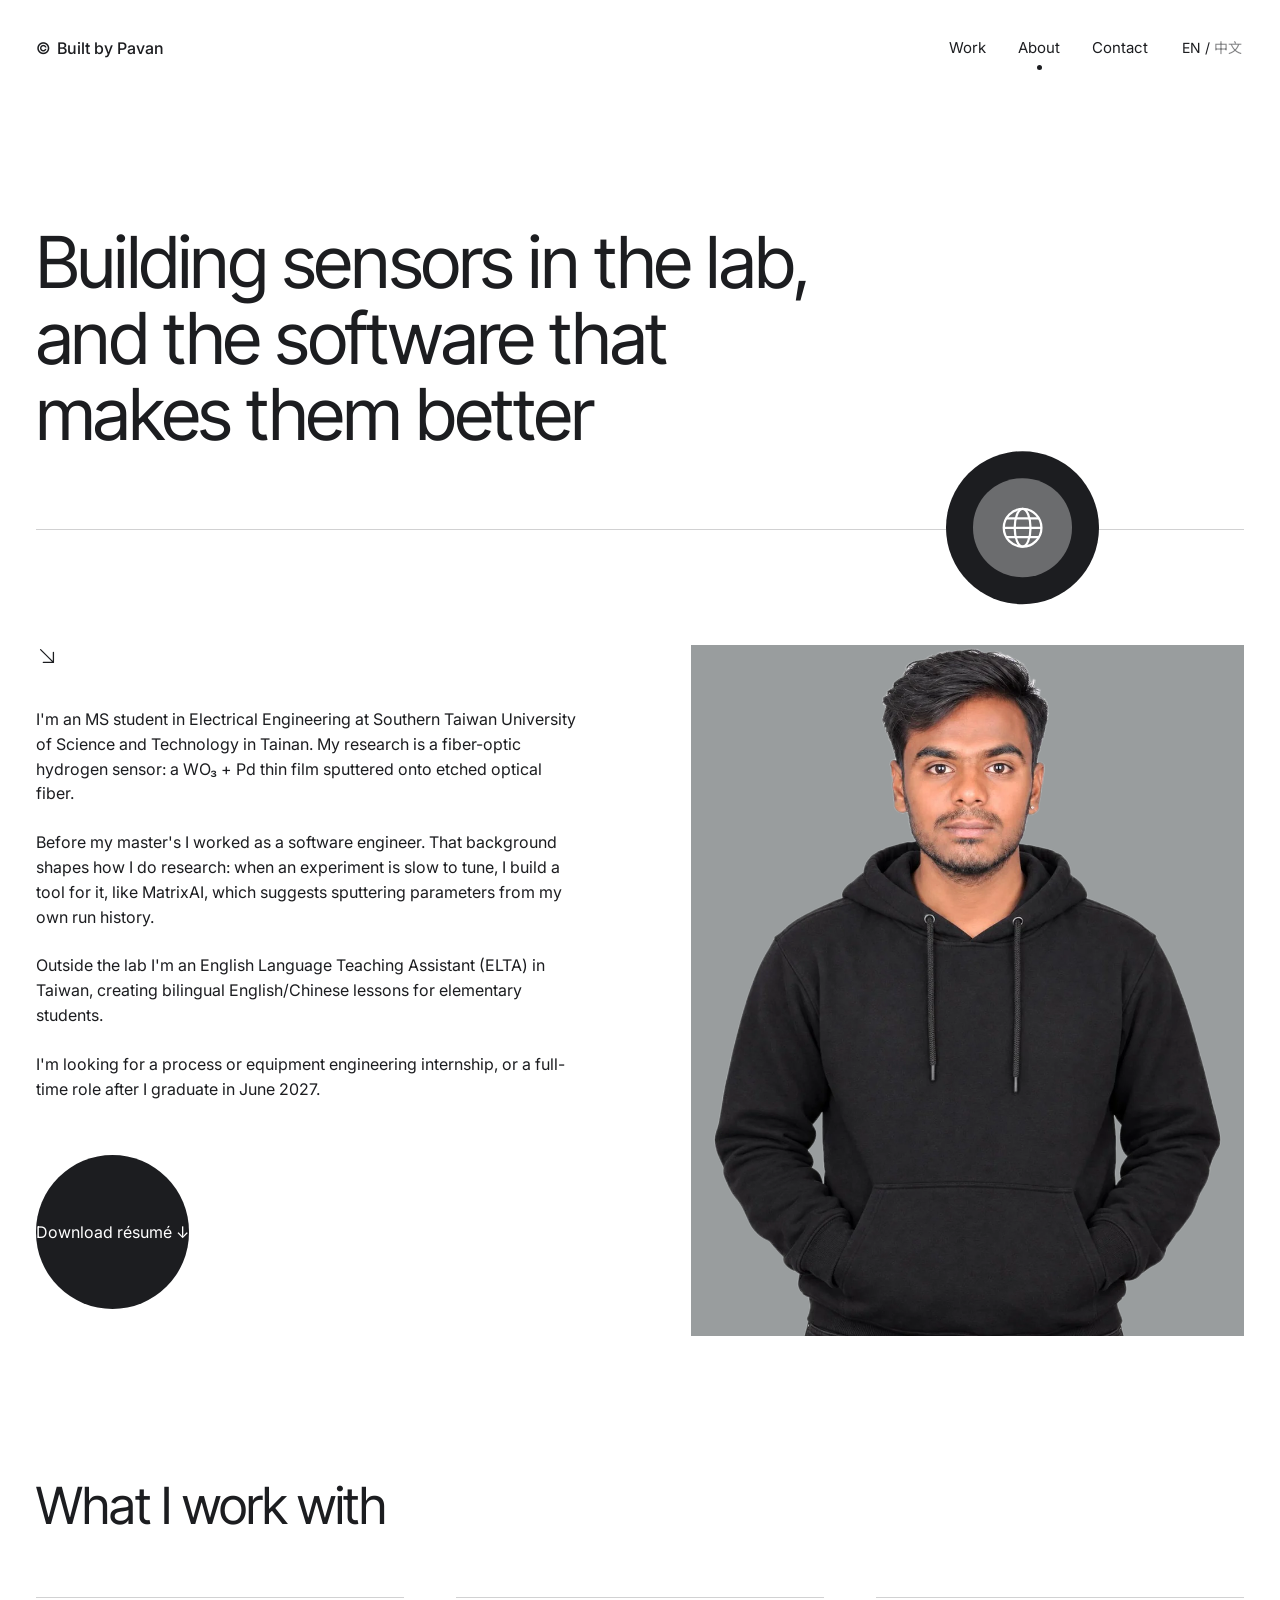
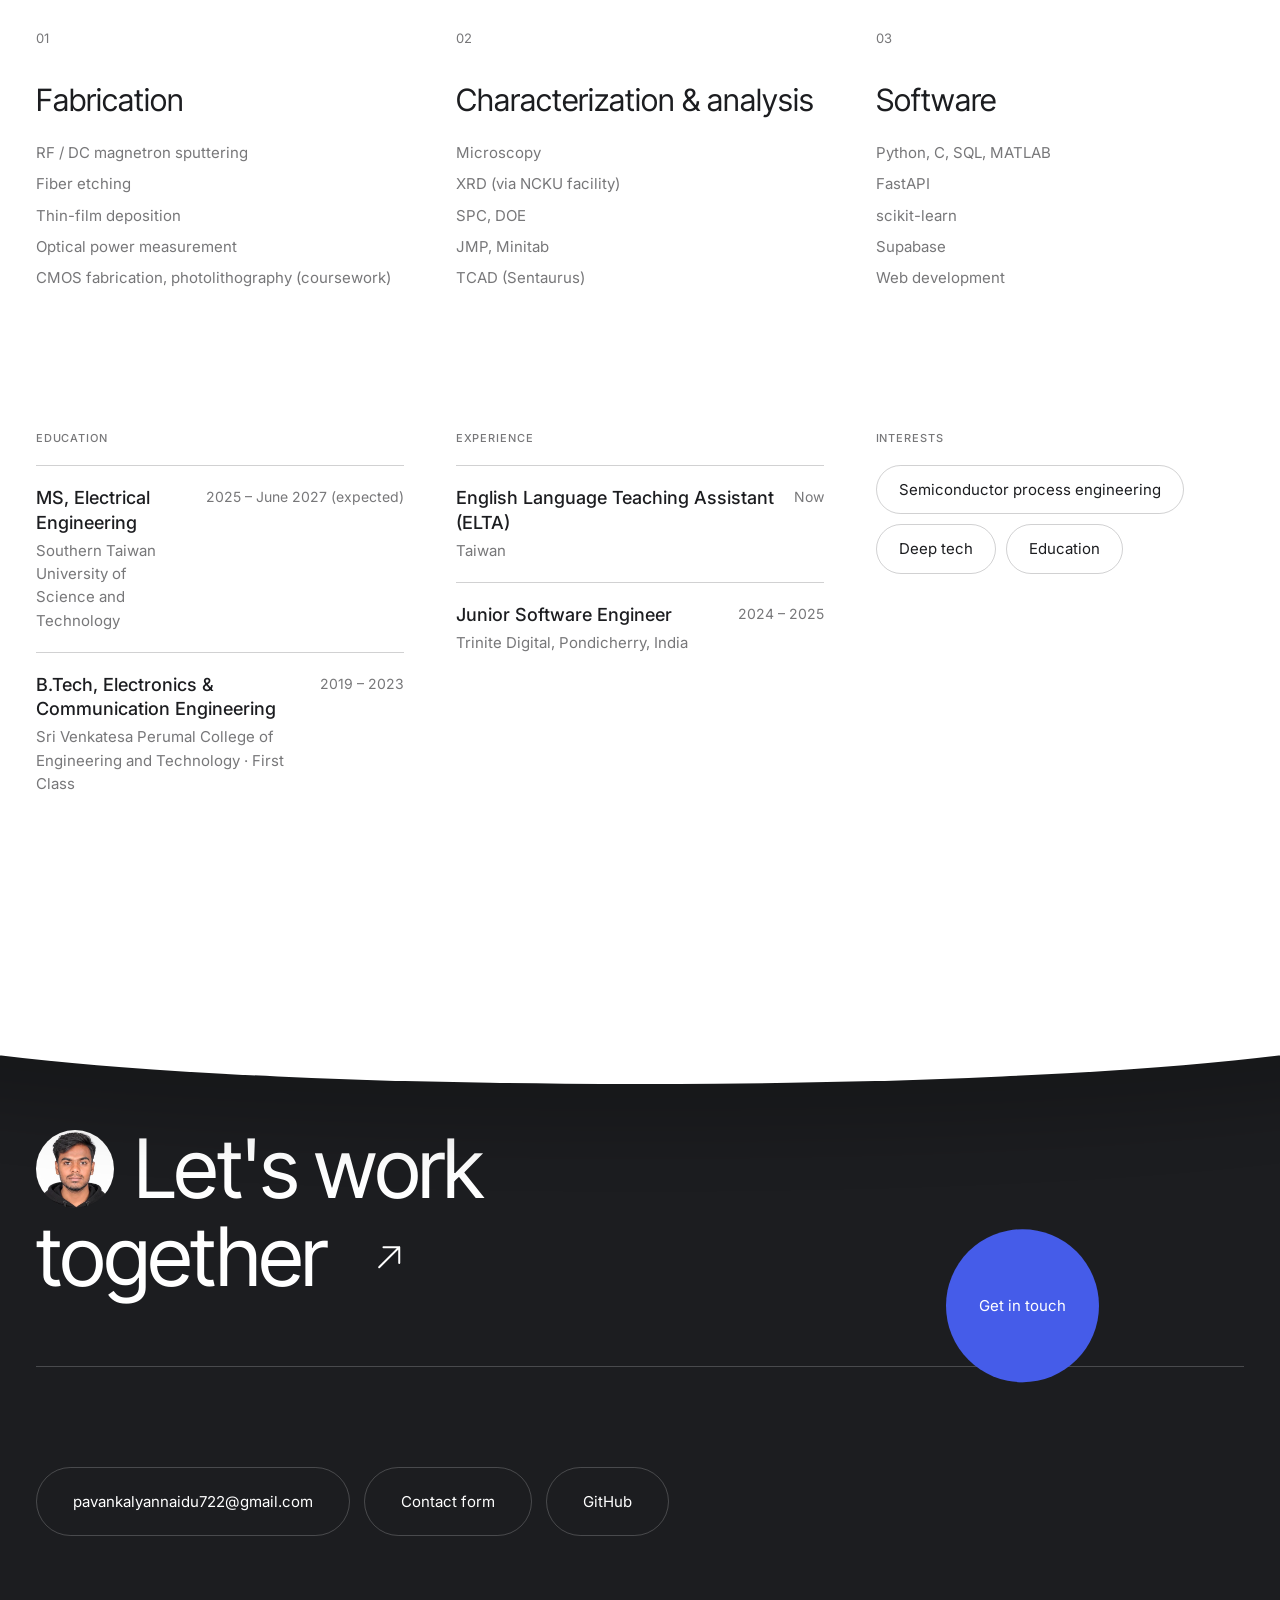
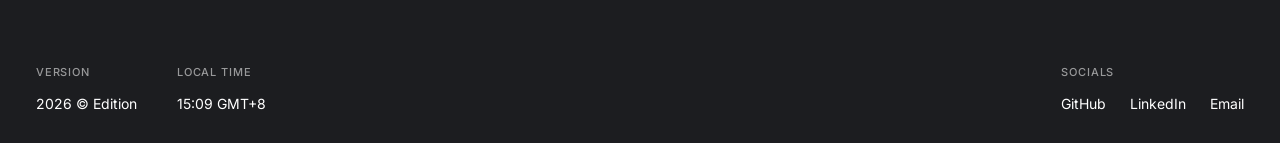
==== about/index.html @ 0a932d99 "Add Trinite Digital years Co-Authored-By: Claude Opus 5.5 <noreply@anthropic.com>" ====
<!doctype html>
<html lang="en" data-title-zh="關於 — Pavan Kalyan">
<head>
<meta charset="utf-8">
<meta name="viewport" content="width=device-width, initial-scale=1, viewport-fit=cover">

<title>About — Pavan Kalyan</title>
<meta name="description" content="MS student in Electrical Engineering at STUST, researching fiber-optic hydrogen sensors made by magnetron sputtering. Before my master&#x27;s I was a software engineer, so I build my own data tools to speed up experiments.">
<link rel="canonical" href="https://pavannaidu9031.github.io/about/">
<meta property="og:type" content="website">
<meta property="og:site_name" content="Pavan Kalyan">
<meta property="og:title" content="About — Pavan Kalyan">
<meta property="og:description" content="MS student in Electrical Engineering at STUST, researching fiber-optic hydrogen sensors made by magnetron sputtering. Before my master&#x27;s I was a software engineer, so I build my own data tools to speed up experiments.">
<meta property="og:url" content="https://pavannaidu9031.github.io/about/">
<meta property="og:image" content="https://pavannaidu9031.github.io/assets/img/og.png">
<meta property="og:image:width" content="1200">
<meta property="og:image:height" content="630">
<meta property="og:locale" content="en_US">
<meta property="og:locale:alternate" content="zh_TW">
<meta name="twitter:card" content="summary_large_image">
<meta name="twitter:title" content="About — Pavan Kalyan">
<meta name="twitter:description" content="MS student in Electrical Engineering at STUST, researching fiber-optic hydrogen sensors made by magnetron sputtering. Before my master&#x27;s I was a software engineer, so I build my own data tools to speed up experiments.">
<meta name="twitter:image" content="https://pavannaidu9031.github.io/assets/img/og.png">
<meta name="theme-color" content="#1c1d20">
<link rel="icon" href="../assets/img/favicon.svg" type="image/svg+xml">
<link rel="preconnect" href="https://fonts.googleapis.com">
<link rel="preconnect" href="https://fonts.gstatic.com" crossorigin>
<link rel="stylesheet" href="https://fonts.googleapis.com/css2?family=Inter:wght@400;500&family=Inter+Tight:wght@400;500&family=Noto+Sans+TC:wght@400;500&display=swap">
<link rel="stylesheet" href="../assets/css/style.css?v=1">
<script>(function(d){d.classList.add("js");try{if(localStorage.getItem("lang")==="zh")d.lang="zh-Hant";if(!sessionStorage.getItem("seen-hello")&&!matchMedia("(prefers-reduced-motion: reduce)").matches)d.classList.add("hello")}catch(e){}})(document.documentElement)</script>
<script src="../assets/js/main.js?v=1" defer></script>
</head>
<body>
<div class="preloader" aria-hidden="true" data-preloader><p class="preloader__word"><span class="preloader__dot"></span><span data-preloader-word>Hello</span></p><svg class="preloader__curve" viewBox="0 0 1000 300" preserveAspectRatio="none"><path d="M0 0 Q500 300 1000 0 Z"/></svg></div>
<div class="cursor" aria-hidden="true" data-cursor><span><span data-zh="查看">View</span></span></div>

<a class="skip" href="#main"><span data-zh="跳到主要內容">Skip to content</span></a>
<header class="header">
  <div class="magnetic"><a class="logo" href="../" aria-label="Pavan Kalyan, home">
    <span class="logo__c" aria-hidden="true">©</span>
    <span class="logo__text"><span class="logo__by"><span>Built by</span>&nbsp;</span><span class="logo__name">Pavan</span><span class="logo__last">&nbsp;Kalyan</span></span>
  </a></div>
  <nav class="nav" aria-label="Primary"><ul><li><div class="magnetic"><a class="nav__link" href="../work/"><span data-zh="作品">Work</span><span class="nav__dot" aria-hidden="true"></span></a></div></li><li><div class="magnetic"><a class="nav__link" href="../about/" aria-current="page"><span data-zh="關於">About</span><span class="nav__dot" aria-hidden="true"></span></a></div></li><li><div class="magnetic"><a class="nav__link" href="../contact/"><span data-zh="聯絡">Contact</span><span class="nav__dot" aria-hidden="true"></span></a></div></li><li><div class="lang" role="group" aria-label="Language"><button type="button" data-lang-btn="en" aria-pressed="true">EN</button><span aria-hidden="true"> / </span><button type="button" data-lang-btn="zh" aria-pressed="false">中文</button></div></li></ul></nav>
  <div class="header__mobile"><div class="lang" role="group" aria-label="Language"><button type="button" data-lang-btn="en" aria-pressed="true">EN</button><span aria-hidden="true"> / </span><button type="button" data-lang-btn="zh" aria-pressed="false">中文</button></div><button type="button" class="header__menu" data-menu-open aria-controls="site-menu" aria-expanded="false"><span class="nav__dot nav__dot--on" aria-hidden="true"></span><span data-zh="選單">Menu</span></button></div>
</header>
<div class="burger-wrap" data-burger><div class="magnetic"><button type="button" class="burger" data-menu-open aria-controls="site-menu" aria-expanded="false" aria-label="Open menu"><span class="burger__bars" aria-hidden="true"><span></span><span></span></span><span class="btn__fill" aria-hidden="true"></span></button></div></div>
<div class="menu-shade" data-menu-close></div>
<aside class="menu" id="site-menu" aria-label="Menu" hidden>
  <div class="menu__inner">
    <p class="label"><span data-zh="導覽">Navigation</span></p>
    <ul class="menu__links">
      <li><a href="../"><span data-zh="首頁">Home</span></a></li>
      <li><a href="../work/"><span data-zh="作品">Work</span></a></li>
      <li><a href="../about/" aria-current="page"><span data-zh="關於">About</span></a></li>
      <li><a href="../contact/"><span data-zh="聯絡">Contact</span></a></li>
    </ul>
    <div class="menu__foot">
      <p class="label"><span data-zh="社群">Socials</span></p>
      <ul class="menu__socials"><li><a href="https://github.com/Pavannaidu9031" target="_blank" rel="noopener noreferrer">GitHub</a></li><li><a href="https://www.linkedin.com/in/pavankalyan9031" target="_blank" rel="noopener noreferrer">LinkedIn</a></li><li><a href="mailto:pavankalyannaidu722@gmail.com">Email</a></li></ul>
    </div>
  </div>
</aside>
<main id="main">

<section class="page-head">
  <h1 class="page-title page-title--about reveal" data-zh="在實驗室裡打造感測器，也寫讓它們更好的軟體">Building sensors in the lab, and the software that makes them better</h1>
</section>
<section class="about">
  <div class="about__divider"><div class="about__globe" data-parallax="-0.08"><span class="hero__globeDisc about__globeDisc"><svg viewBox="0 0 24 24" fill="none" stroke="currentColor" stroke-width="1.2" aria-hidden="true"><circle cx="12" cy="12" r="10"/><ellipse cx="12" cy="12" rx="4.2" ry="10"/><path d="M2 12h20M3.5 7h17M3.5 17h17"/></svg></span></div></div>
  <div class="about__grid">
    <div class="about__text"><span class="about__arrow"><svg viewBox="0 0 24 24" fill="none" stroke="currentColor" stroke-width="1.4" aria-hidden="true"><path d="M5 5l14 14M19 8v11H8" stroke-linecap="round" stroke-linejoin="round"/></svg></span><p class="reveal" data-zh="我是南臺科技大學電機工程系的碩士生，現居臺南。我的研究是光纖氫氣感測器：將 WO₃ + Pd 薄膜濺鍍在蝕刻後的光纖上。">I'm an MS student in Electrical Engineering at Southern Taiwan University of Science and Technology in Tainan. My research is a fiber-optic hydrogen sensor: a WO₃ + Pd thin film sputtered onto etched optical fiber.</p><p class="reveal" data-zh="攻讀碩士之前，我是一名軟體工程師。這段經歷影響了我做研究的方式：當實驗難以調整時，我就為它寫一個工具，例如 MatrixAI，它會根據我過去的實驗紀錄建議濺鍍參數。">Before my master's I worked as a software engineer. That background shapes how I do research: when an experiment is slow to tune, I build a tool for it, like MatrixAI, which suggests sputtering parameters from my own run history.</p><p class="reveal" data-zh="實驗室之外，我在台灣擔任英語教學助理（ELTA），為國小學生設計中英雙語課程。">Outside the lab I'm an English Language Teaching Assistant (ELTA) in Taiwan, creating bilingual English/Chinese lessons for elementary students.</p><p class="reveal" data-zh="我正在尋找製程或設備工程的實習機會，以及 2027 年 6 月畢業後的正職工作。">I'm looking for a process or equipment engineering internship, or a full-time role after I graduate in June 2027.</p><div class="about__resume reveal"><div class="magnetic"><a class="btn btn--round" href="../assets/Pavan-Kalyan-Resume.pdf" download><span class="btn__label"><span data-zh="下載履歷">Download résumé</span> ↓</span><span class="btn__fill" aria-hidden="true"></span></a></div></div></div>
    <div class="about__portrait reveal"><img src="../assets/img/portrait.webp" alt="Portrait of Pavan Kalyan" width="887" height="1200" loading="lazy"></div>
  </div>
</section>
<section class="skills">
  <h2 class="section-title reveal"><span data-zh="我的專長">What I work with</span></h2>
  <div class="skills__grid"><div class="skill reveal"><span class="skill__n">01</span><h3 class="skill__title"><span data-zh="製程">Fabrication</span></h3><ul><li><span data-zh="射頻／直流磁控濺鍍">RF / DC magnetron sputtering</span></li><li><span data-zh="光纖蝕刻">Fiber etching</span></li><li><span data-zh="薄膜沉積">Thin-film deposition</span></li><li><span data-zh="光功率量測">Optical power measurement</span></li><li><span data-zh="CMOS 製程、微影（課程）">CMOS fabrication, photolithography (coursework)</span></li></ul></div><div class="skill reveal"><span class="skill__n">02</span><h3 class="skill__title"><span data-zh="材料分析與數據">Characterization &amp; analysis</span></h3><ul><li><span data-zh="顯微鏡觀察">Microscopy</span></li><li><span data-zh="X 光繞射 XRD（成大貴儀中心）">XRD (via NCKU facility)</span></li><li><span data-zh="統計製程管制（SPC）、實驗設計（DOE）">SPC, DOE</span></li><li><span data-zh="JMP、Minitab">JMP, Minitab</span></li><li><span data-zh="TCAD（Sentaurus）">TCAD (Sentaurus)</span></li></ul></div><div class="skill reveal"><span class="skill__n">03</span><h3 class="skill__title"><span data-zh="軟體">Software</span></h3><ul><li><span data-zh="Python、C、SQL、MATLAB">Python, C, SQL, MATLAB</span></li><li><span>FastAPI</span></li><li><span>scikit-learn</span></li><li><span>Supabase</span></li><li><span data-zh="網頁開發">Web development</span></li></ul></div></div>
</section>
<section class="cv">
  <div class="cv__block"><h2 class="label"><span data-zh="學歷">Education</span></h2><ul class="tl"><li class="tl__item reveal"><div><h3 class="tl__what" data-zh="電機工程碩士">MS, Electrical Engineering</h3><p class="tl__where" data-zh="南臺科技大學">Southern Taiwan University of Science and Technology</p></div><p class="tl__when" data-zh="2025 – 2027 年 6 月（預計）">2025 – June 2027 (expected)</p></li><li class="tl__item reveal"><div><h3 class="tl__what" data-zh="電子與通訊工程學士（B.Tech）">B.Tech, Electronics &amp; Communication Engineering</h3><p class="tl__where" data-zh="Sri Venkatesa Perumal 工程技術學院・一等學位">Sri Venkatesa Perumal College of Engineering and Technology · First Class</p></div><p class="tl__when">2019 – 2023</p></li></ul></div>
  <div class="cv__block"><h2 class="label"><span data-zh="經歷">Experience</span></h2><ul class="tl"><li class="tl__item reveal"><div><h3 class="tl__what" data-zh="英語教學助理（ELTA）">English Language Teaching Assistant (ELTA)</h3><p class="tl__where" data-zh="台灣">Taiwan</p></div><p class="tl__when" data-zh="現在">Now</p></li><li class="tl__item reveal"><div><h3 class="tl__what" data-zh="初級軟體工程師">Junior Software Engineer</h3><p class="tl__where" data-zh="Trinite Digital（印度本地治里）">Trinite Digital, Pondicherry, India</p></div><p class="tl__when">2024 – 2025</p></li></ul></div>
  <div class="cv__block"><h2 class="label"><span data-zh="興趣">Interests</span></h2><ul class="stack reveal"><li><span data-zh="半導體製程工程">Semiconductor process engineering</span></li><li><span data-zh="深科技">Deep tech</span></li><li><span data-zh="教育">Education</span></li></ul></div>
</section>

</main>

<footer class="footer">
  <div class="footer__cap" aria-hidden="true"><div class="footer__capShape" data-cap></div></div>
  <div class="footer__body">
    <h2 class="footer__title">
      <span class="footer__line"><span class="footer__avatar"><img src="../assets/img/avatar.webp" alt="" width="100" height="100" loading="lazy"></span><span data-zh="一起">Let's work</span></span>
      <span class="footer__line"><span data-zh="合作吧">together</span><span class="footer__arrow"><svg viewBox="0 0 24 24" fill="none" stroke="currentColor" stroke-width="1.4" aria-hidden="true"><path d="M5 19L19 5M8 5h11v11" stroke-linecap="round" stroke-linejoin="round"/></svg></span></span>
    </h2>
    <div class="footer__divider"><div class="footer__cta" data-parallax="-0.12"><div class="magnetic"><a class="btn btn--round-accent" href="../contact/"><span class="btn__label"><span data-zh="與我聯絡">Get in touch</span></span><span class="btn__fill" aria-hidden="true"></span></a></div></div></div>
    <div class="footer__contact"><div class="magnetic"><a class="btn btn--outline-light" href="mailto:pavankalyannaidu722@gmail.com"><span class="btn__label">pavankalyannaidu722@gmail.com</span><span class="btn__fill" aria-hidden="true"></span></a></div><div class="magnetic"><a class="btn btn--outline-light" href="../contact/"><span class="btn__label"><span data-zh="聯絡表單">Contact form</span></span><span class="btn__fill" aria-hidden="true"></span></a></div><div class="magnetic"><a class="btn btn--outline-light" href="https://github.com/Pavannaidu9031" target="_blank" rel="noopener noreferrer"><span class="btn__label">GitHub</span><span class="btn__fill" aria-hidden="true"></span></a></div></div>
    <div class="footer__info">
      <div class="footer__group">
        <div><span class="label"><span data-zh="版本">Version</span></span><p>2026 © <span data-zh="版">Edition</span></p></div>
        <div><span class="label"><span data-zh="當地時間">Local time</span></span><p><time data-clock>--:--</time> GMT+8</p></div>
      </div>
      <div class="footer__socials"><span class="label"><span data-zh="社群">Socials</span></span><ul><li><div class="magnetic"><a href="https://github.com/Pavannaidu9031" target="_blank" rel="noopener noreferrer">GitHub</a></div></li><li><div class="magnetic"><a href="https://www.linkedin.com/in/pavankalyan9031" target="_blank" rel="noopener noreferrer">LinkedIn</a></div></li><li><div class="magnetic"><a href="mailto:pavankalyannaidu722@gmail.com">Email</a></div></li></ul></div>
    </div>
  </div>
</footer>
</body>
</html>
---- assets/css/style.css ----
:root {
  --white: #fff;
  --offwhite: #e9ebec;
  --grey: #999d9e;
  --dark: #1c1d20;
  --accent: #455ce9;
  --line-light: rgba(28, 29, 32, 0.2);
  --line-dark: rgba(255, 255, 255, 0.2);
  --muted: rgba(28, 29, 32, 0.6);
  --muted-dark: rgba(255, 255, 255, 0.55);

  --font-body: "Inter", "Noto Sans TC", "Helvetica Neue", Arial, sans-serif;
  --font-display: "Inter Tight", "Inter", "Noto Sans TC", "Helvetica Neue", Arial, sans-serif;

  --fs-body: clamp(15px, 1.1vw, 18px);
  --fs-hero-name: clamp(72px, 10vw, 180px);
  --fs-page: clamp(40px, 5.6vw, 92px);
  --fs-row: clamp(28px, 4.6vw, 72px);
  --fs-section: clamp(32px, 4vw, 64px);
  --fs-statement: clamp(22px, 2.5vw, 38px);
  --fs-small: clamp(12px, 0.85vw, 14px);

  --page-x: clamp(20px, 2.8vw, 56px);
  --section-y: clamp(88px, 11vw, 180px);
  --header-h: 96px;

  --ease: cubic-bezier(0.76, 0, 0.24, 1);
  --ease-out: cubic-bezier(0.22, 1, 0.36, 1);
}

html[lang="zh-Hant"] {
  --font-body: "Noto Sans TC", "Inter", "PingFang TC", "Microsoft JhengHei", sans-serif;
  --font-display: "Noto Sans TC", "Inter Tight", "PingFang TC", "Microsoft JhengHei", sans-serif;
}

*,
*::before,
*::after { box-sizing: border-box; }

html { -webkit-text-size-adjust: 100%; overflow-x: clip; }
body {
  margin: 0;
  background: var(--white);
  color: var(--dark);
  font-family: var(--font-body);
  font-size: var(--fs-body);
  line-height: 1.55;
  -webkit-font-smoothing: antialiased;
  overflow-x: hidden;
}
img, svg { display: block; max-width: 100%; }
a { color: inherit; text-decoration: none; }
button { font: inherit; color: inherit; background: none; border: 0; padding: 0; cursor: pointer; }
h1, h2, h3, p, ul, ol { margin: 0; }
ul, ol { list-style: none; padding: 0; }
:focus-visible { outline: 2px solid var(--accent); outline-offset: 3px; }

.sr-only {
  position: absolute; width: 1px; height: 1px; padding: 0; margin: -1px;
  overflow: hidden; clip: rect(0 0 0 0); white-space: nowrap; border: 0;
}
.skip {
  position: fixed; left: 12px; top: -60px; z-index: 100;
  background: var(--dark); color: var(--white); padding: 10px 16px; border-radius: 999px;
}
.skip:focus { top: 12px; }

.label {
  display: block;
  font-size: 11px;
  letter-spacing: 0.08em;
  text-transform: uppercase;
  color: var(--muted);
  font-weight: 500;
}
html[lang="zh-Hant"] .label { letter-spacing: 0.12em; font-size: 12px; }

/* ---------- preloader ---------- */
.preloader { display: none; }
.hello .preloader {
  position: fixed; inset: 0; z-index: 99;
  display: flex; align-items: center; justify-content: center;
  background: var(--dark); color: var(--white);
  transition: transform 0.8s var(--ease) 0.15s;
}
.preloader__word { display: flex; align-items: center; gap: 12px; font-size: clamp(32px, 4vw, 48px); font-family: var(--font-display); }
.preloader__dot { width: 10px; height: 10px; border-radius: 50%; background: currentColor; }
.preloader__curve { position: absolute; top: 100%; left: 0; width: 100%; height: 22vh; fill: var(--dark); transition: height 0.8s var(--ease) 0.15s; }
.preloader[data-done] { transform: translateY(-122%); }
.preloader[data-done] .preloader__curve { height: 0; }

/* ---------- cursor + preview ---------- */
.cursor {
  position: fixed; left: 0; top: 0; z-index: 60; pointer-events: none;
  width: 80px; height: 80px; margin: -40px 0 0 -40px; border-radius: 50%;
  display: flex; align-items: center; justify-content: center;
  background: var(--accent); color: var(--white); font-size: 14px;
  transform: scale(0); transition: transform 0.35s var(--ease-out);
}
.cursor[data-on] { transform: scale(1); }
.preview {
  position: fixed; left: 0; top: 0; z-index: 50; pointer-events: none;
  width: 400px; height: 350px; margin: -175px 0 0 -200px; overflow: hidden;
  transform: scale(0); transition: transform 0.4s var(--ease-out);
}
.preview[data-on] { transform: scale(1); }
.preview__slider { height: 100%; transition: transform 0.5s var(--ease); }
.preview__slide { height: 100%; display: flex; align-items: center; justify-content: center; }
.preview__slide img { width: 82%; height: auto; }

/* ---------- buttons ---------- */
.magnetic { display: inline-block; }
.btn {
  position: relative; overflow: hidden; isolation: isolate;
  display: inline-flex; align-items: center; justify-content: center;
  border-radius: 999px; white-space: nowrap; transition: color 0.4s var(--ease);
}
.btn__label { position: relative; z-index: 1; display: inline-flex; gap: 4px; }
.btn__label sup { font-size: 11px; margin-left: 4px; top: -0.6em; }
.btn__fill {
  position: absolute; left: -10%; width: 120%; height: 0; padding-bottom: 120%;
  top: 100%; border-radius: 50%; transition: top 0.5s var(--ease); z-index: 0;
}
.btn:hover .btn__fill, .btn:focus-visible .btn__fill { top: -10%; }
.btn--round {
  width: clamp(150px, 12vw, 190px); height: clamp(150px, 12vw, 190px);
  background: var(--dark); color: var(--white);
}
.btn--round .btn__fill, .btn--round-accent .btn__fill { background: var(--accent); }
.btn--round-accent {
  width: clamp(150px, 12vw, 190px); height: clamp(150px, 12vw, 190px);
  background: var(--accent); color: var(--white);
}
.btn--round-accent .btn__fill { background: #334bd3; }
.btn--big { width: clamp(160px, 14vw, 210px); height: clamp(160px, 14vw, 210px); font-size: 18px; }
.btn--outline { padding: 26px 56px; border: 1px solid var(--line-light); }
.btn--outline .btn__fill { background: var(--accent); }
.btn--outline:hover { color: var(--white); }
.btn--outline-light { padding: 22px 36px; border: 1px solid var(--line-dark); color: var(--white); }
.btn--outline-light .btn__fill { background: var(--accent); }
.btn[disabled] { opacity: 0.45; cursor: not-allowed; }
.btn[disabled] .btn__fill { display: none; }

/* ---------- header ---------- */
.header {
  position: absolute; top: 0; left: 0; right: 0; z-index: 20;
  height: var(--header-h); padding: 0 var(--page-x);
  display: flex; align-items: center; justify-content: space-between;
  color: var(--dark);
}
.header--light { color: var(--white); }
.logo { display: flex; align-items: center; gap: 6px; font-size: 16px; font-weight: 500; }
.logo__c { display: inline-block; transition: transform 0.6s var(--ease); }
.logo__text { display: flex; overflow: hidden; white-space: nowrap; }
.logo__by, .logo__last {
  display: inline-block; overflow: hidden; vertical-align: bottom;
  transition: max-width 0.6s var(--ease), opacity 0.4s;
}
.logo__by { max-width: 90px; }
.logo__last { max-width: 0; opacity: 0; }
.logo:hover .logo__c { transform: rotate(360deg); }
.logo:hover .logo__by { max-width: 0; opacity: 0; }
.logo:hover .logo__last { max-width: 90px; opacity: 1; }

.nav ul { display: flex; align-items: center; gap: 4px; }
.nav__link { position: relative; display: block; padding: 14px 14px; }
.nav__dot {
  position: absolute; left: 50%; bottom: 4px; width: 5px; height: 5px; margin-left: -2.5px;
  border-radius: 50%; background: currentColor; transform: scale(0); transition: transform 0.3s var(--ease-out);
}
.nav__link:hover .nav__dot, .nav__link[aria-current] .nav__dot { transform: scale(1); }
.lang { display: flex; align-items: center; gap: 2px; padding-left: 14px; font-size: 14px; }
.lang button { padding: 6px 2px; opacity: 0.55; transition: opacity 0.2s; }
.lang button[aria-pressed="true"], .lang button:hover { opacity: 1; }
.header__mobile { display: none; align-items: center; gap: 22px; }
.header__menu { display: flex; align-items: center; gap: 8px; }
.header__menu .nav__dot { position: static; margin: 0; transform: none; }

.burger-wrap {
  position: fixed; top: 22px; right: 22px; z-index: 40;
  transform: scale(0); transition: transform 0.35s var(--ease-out);
}
.burger-wrap[data-show], body[data-menu-open] .burger-wrap { transform: scale(1); }
.burger {
  position: relative; overflow: hidden; isolation: isolate;
  width: 72px; height: 72px; border-radius: 50%; background: var(--dark);
  display: flex; align-items: center; justify-content: center;
  box-shadow: 0 8px 30px rgba(0, 0, 0, 0.12);
}
.burger .btn__fill { background: var(--accent); }
.burger:hover .btn__fill { top: -10%; }
.burger__bars { position: relative; z-index: 1; width: 26px; height: 10px; }
.burger__bars span {
  position: absolute; left: 0; width: 100%; height: 1.5px; background: var(--white);
  transition: transform 0.35s var(--ease), top 0.35s var(--ease);
}
.burger__bars span:first-child { top: 0; }
.burger__bars span:last-child { top: 8.5px; }
body[data-menu-open] .burger__bars span:first-child { top: 4.25px; transform: rotate(45deg); }
body[data-menu-open] .burger__bars span:last-child { top: 4.25px; transform: rotate(-45deg); }

.menu-shade {
  position: fixed; inset: 0; z-index: 30; background: rgba(0, 0, 0, 0.3);
  opacity: 0; pointer-events: none; transition: opacity 0.6s var(--ease);
}
body[data-menu-open] .menu-shade { opacity: 1; pointer-events: auto; }
.menu {
  position: fixed; top: 0; right: 0; bottom: 0; z-index: 35;
  width: min(480px, 100vw); background: var(--dark); color: var(--white);
  transform: translateX(100%); transition: transform 0.75s var(--ease);
  display: block;
}
.menu[hidden] { display: block; visibility: hidden; }
body[data-menu-open] .menu { transform: none; visibility: visible; }
.menu__inner {
  height: 100%; display: flex; flex-direction: column; justify-content: space-between;
  padding: clamp(96px, 16vh, 150px) clamp(32px, 6vw, 80px) 48px;
  overflow-y: auto;
}
.menu .label { color: var(--muted-dark); padding-bottom: 22px; border-bottom: 1px solid var(--line-dark); margin-bottom: 30px; }
.menu__links a {
  display: inline-block; font-family: var(--font-display); font-size: clamp(40px, 5vw, 56px); line-height: 1.3;
  transition: transform 0.4s var(--ease);
}
.menu__links a:hover { transform: translateX(10px); }
.menu__links a[aria-current]::before { content: "• "; font-size: 0.5em; vertical-align: middle; }
.menu__foot { margin-top: 40px; }
.menu__foot .label { border: 0; margin: 0; padding-bottom: 12px; }
.menu__socials { display: flex; flex-wrap: wrap; gap: 24px; }

/* ---------- hero ---------- */
.hero {
  position: relative; height: 100svh; min-height: 640px; overflow: hidden;
  background: var(--grey); color: var(--white);
}
.hero__portrait {
  position: absolute; left: 50%; bottom: 0; z-index: 1;
  height: 82%; transform: translateX(-50%); pointer-events: none; user-select: none;
}
.hero__portrait img { height: 100%; width: auto; max-width: none; }
.hero__badgeWrap { position: absolute; z-index: 4; left: 0; top: calc(50% - 50px); }
.hero__badge {
  display: flex; align-items: center; height: 100px; padding-left: 44px;
  background: var(--dark); color: var(--white); border-radius: 0 50px 50px 0;
}
.hero__badgeText { padding-right: 22px; font-size: 14px; line-height: 1.4; white-space: nowrap; }
.hero__globe {
  width: 100px; height: 100px; border-radius: 50%; background: var(--dark);
  display: flex; align-items: center; justify-content: center; flex-shrink: 0;
}
.hero__globeDisc {
  width: 60px; height: 60px; border-radius: 50%; background: rgba(255, 255, 255, 0.35);
  display: flex; align-items: center; justify-content: center;
}
.hero__globeDisc svg { width: 30px; height: 30px; animation: spin 16s linear infinite; }
@keyframes spin { to { transform: rotate(360deg); } }
.hero__role { position: absolute; z-index: 4; top: 34%; left: 68%; }
.hero__arrow svg { width: 22px; height: 22px; margin-bottom: 56px; }
.hero__roleText { font-family: var(--font-display); font-size: clamp(22px, 2.1vw, 32px); line-height: 1.35; }
.hero__roleLine { display: block; }
.hero__degree { display: block; margin-top: 14px; font-family: var(--font-body); font-size: 14px; opacity: 0.8; }
.hero__name {
  position: absolute; z-index: 3; left: 0; right: 0; bottom: clamp(24px, 6vh, 64px);
  overflow: hidden; pointer-events: none;
}
.marquee { display: flex; width: max-content; will-change: transform; }
.marquee__copy { display: flex; flex-shrink: 0; }
.hero__unit {
  font-family: var(--font-display); font-size: var(--fs-hero-name); font-weight: 500;
  line-height: 1.1; letter-spacing: -0.02em; white-space: nowrap; padding-right: 0.15em;
}
.hero__dash { padding: 0 0.12em; }

/* ---------- intro ---------- */
.intro { padding: var(--section-y) var(--page-x) calc(var(--section-y) * 0.6); }
.intro__body {
  max-width: 1280px; margin: 0 auto;
  display: grid; grid-template-columns: 2.2fr 1fr; gap: clamp(32px, 6vw, 110px);
}
.intro__statement { font-family: var(--font-display); font-size: var(--fs-statement); line-height: 1.32; }
.intro__side { display: flex; flex-direction: column; gap: 40px; }
.intro__support { font-size: var(--fs-body); color: var(--muted); max-width: 30ch; }
html[lang="zh-Hant"] .intro__support { max-width: 22em; }
.intro__btn { margin-top: 10px; align-self: flex-start; }

/* ---------- work rows ---------- */
.recent { padding: 0 var(--page-x) var(--section-y); }
.recent__inner { max-width: 1280px; margin: 0 auto; }
.recent__heading { padding-bottom: 36px; }
.rows { border-bottom: 1px solid var(--line-light); }
.row { border-top: 1px solid var(--line-light); }
.row__link {
  display: grid; grid-template-columns: 1fr auto auto; align-items: center; gap: 40px;
  padding: clamp(36px, 4.6vw, 64px) clamp(0px, 3vw, 60px);
  transition: padding 0.4s var(--ease), opacity 0.3s;
}
.row__title {
  font-family: var(--font-display); font-weight: 400; font-size: var(--fs-row);
  letter-spacing: -0.02em; line-height: 1.05; transition: transform 0.4s var(--ease);
}
.row__sub { font-size: 0.32em; letter-spacing: 0; vertical-align: middle; color: var(--muted); }
.row__meta, .row__year { font-size: 15px; transition: transform 0.4s var(--ease); }
.row__year { display: none; }
.rows:hover .row__link { opacity: 0.45; }
.rows:hover .row__link:hover { opacity: 1; }
.row__link:hover .row__title { transform: translateX(-10px); }
.row__link:hover .row__meta { transform: translateX(10px); }
.card { display: none; }
.recent__more { display: flex; justify-content: center; margin-top: 70px; }

/* ---------- gallery ---------- */
.gallery { padding: 0 0 var(--section-y); overflow: hidden; display: grid; gap: 3vw; }
.gallery__row { display: flex; gap: 3vw; width: 140vw; will-change: transform; }
.gallery__row[data-slide="-1"] { margin-left: -10vw; }
.gallery__row[data-slide="1"] { margin-left: -24vw; }
.gallery__tile {
  flex: 1 0 22%; aspect-ratio: 4 / 3; display: flex; align-items: center; justify-content: center;
}
.gallery__tile img { width: 76%; height: auto; }

/* ---------- footer ---------- */
.footer { position: relative; overflow: hidden; background: var(--dark); color: var(--white); }
.footer__cap { position: absolute; left: 0; right: 0; top: 0; height: 0; z-index: 2; }
.footer__capShape {
  position: absolute; left: -10%; width: 120%; height: 10vw; top: 0;
  background: var(--white); border-radius: 0 0 50% 50%;
  box-shadow: 0 50px 60px rgba(0, 0, 0, 0.18);
  transform-origin: top; transform: scaleY(var(--cap, 1));
}
.footer__body { max-width: 1280px; margin: 0 auto; padding: calc(var(--section-y) * 1.2) var(--page-x) 28px; }
.footer__title {
  font-family: var(--font-display); font-weight: 400;
  font-size: clamp(48px, 6.4vw, 104px); line-height: 1.08; letter-spacing: -0.02em;
}
.footer__line { display: flex; align-items: center; gap: 0.25em; }
.footer__avatar { width: 0.95em; height: 0.95em; border-radius: 50%; overflow: hidden; background: #3a3b3f; flex-shrink: 0; }
.footer__avatar img { width: 100%; height: 100%; object-fit: cover; }
.footer__arrow svg { width: 0.42em; height: 0.42em; margin-left: 0.3em; }
.footer__divider { position: relative; border-bottom: 1px solid var(--line-dark); margin: 64px 0 70px; }
.footer__cta { position: absolute; right: 12%; top: 0; transform: translateY(-50%); }
.footer__contact { display: flex; flex-wrap: wrap; gap: 14px; padding-top: 30px; }
.footer__info {
  display: flex; justify-content: space-between; align-items: flex-end; gap: 30px; flex-wrap: wrap;
  margin-top: clamp(80px, 10vw, 160px); font-size: 14px;
}
.footer__info .label, .footer__socials .label { color: var(--muted-dark); margin-bottom: 12px; }
.footer__group { display: flex; gap: 40px; }
.footer__socials ul { display: flex; gap: 24px; }
.footer__socials a { position: relative; }
.footer__socials a::after {
  content: ""; position: absolute; left: 0; right: 0; bottom: -3px; height: 1px; background: currentColor;
  transform: scaleX(0); transform-origin: right; transition: transform 0.4s var(--ease);
}
.footer__socials a:hover::after { transform: scaleX(1); transform-origin: left; }

/* ---------- inner pages ---------- */
.page-head {
  max-width: 1280px; margin: 0 auto;
  padding: calc(var(--header-h) + clamp(60px, 10vw, 150px)) var(--page-x) clamp(48px, 6vw, 90px);
}
.page-title {
  font-family: var(--font-display); font-weight: 400; font-size: var(--fs-page);
  line-height: 1.06; letter-spacing: -0.02em; max-width: 15ch;
}
html[lang="zh-Hant"] .page-title { max-width: 12em; line-height: 1.2; letter-spacing: 0; }
.page-title--about { max-width: 20ch; }
.section-title { font-family: var(--font-display); font-weight: 400; font-size: var(--fs-section); letter-spacing: -0.02em; line-height: 1.1; }

/* work index */
.work { max-width: 1280px; margin: 0 auto; padding: 0 var(--page-x) var(--section-y); }
.work__bar { display: flex; justify-content: space-between; align-items: center; gap: 20px; flex-wrap: wrap; margin-bottom: 56px; }
.chips { display: flex; flex-wrap: wrap; gap: 10px; }
.chip {
  padding: 16px 30px; border: 1px solid var(--line-light); border-radius: 999px;
  transition: background 0.3s, color 0.3s, border-color 0.3s;
}
.chip sup { font-size: 10px; margin-left: 4px; }
.chip[aria-pressed="true"] { background: var(--dark); color: var(--white); border-color: var(--dark); }
.chip:hover:not([aria-pressed="true"]) { border-color: var(--dark); }
.views { display: flex; gap: 10px; }
.view-btn {
  width: 58px; height: 58px; border-radius: 50%; border: 1px solid var(--line-light);
  display: flex; align-items: center; justify-content: center; transition: background 0.3s, color 0.3s;
}
.view-btn svg { width: 20px; height: 20px; }
.view-btn[aria-pressed="true"] { background: var(--dark); color: var(--white); border-color: var(--dark); }
.work__heads { display: grid; grid-template-columns: 1fr 260px 90px; gap: 40px; padding: 0 clamp(0px, 3vw, 60px) 20px; }
.rows--work .row__link { grid-template-columns: 1fr 260px 90px; }
.rows--work .row__year { display: block; text-align: right; }
.rows--work .row__title { font-size: clamp(26px, 3.4vw, 52px); }
.row[hidden] { display: none; }
.work[data-mode="grid"] .work__heads { display: none; }
.work[data-mode="grid"] .rows { display: grid; grid-template-columns: 1fr 1fr; gap: 72px 48px; border: 0; }
.work[data-mode="grid"] .row { border: 0; }
.work[data-mode="grid"] .row__link { display: none; }
.work[data-mode="grid"] .card { display: block; }

.card { padding: 0; }
.card__image {
  display: flex; align-items: center; justify-content: center; aspect-ratio: 4 / 3; overflow: hidden;
}
.card__image img { width: 78%; height: auto; transition: transform 0.6s var(--ease); }
.card:hover .card__image img { transform: scale(1.04); }
.card__title {
  display: flex; align-items: baseline; gap: 14px; padding: 26px 0 16px; border-bottom: 1px solid var(--line-light);
  font-family: var(--font-display); font-size: clamp(26px, 2.6vw, 40px); line-height: 1.15; letter-spacing: -0.01em;
}
.card__index { font-family: var(--font-body); font-size: 13px; color: var(--muted); }
.card__meta { display: flex; justify-content: space-between; gap: 20px; padding-top: 16px; font-size: 15px; color: var(--muted); }

/* project detail */
.project__head { padding-bottom: clamp(40px, 5vw, 72px); }
.project__head .page-title { max-width: 18ch; margin-top: 18px; }
.project__sub { font-size: clamp(18px, 1.6vw, 24px); color: var(--muted); margin-top: 12px; }
.meta {
  display: grid; grid-template-columns: repeat(4, minmax(0, 1fr)); gap: 30px;
  margin-top: clamp(48px, 6vw, 90px); padding-top: 24px; border-top: 1px solid var(--line-light);
}
.meta__item p { margin-top: 10px; }
.project__cover, .project__detail {
  max-width: 1280px; margin: 0 auto; aspect-ratio: 16 / 9;
  display: flex; align-items: center; justify-content: center; overflow: hidden;
}
.project__cover img, .project__detail img { width: min(70%, 820px); height: auto; }
.project__body {
  max-width: 1280px; margin: 0 auto; padding: clamp(64px, 8vw, 130px) var(--page-x);
  display: grid; grid-template-columns: 1fr 2.2fr; gap: 40px;
}
.project__overview { font-family: var(--font-display); font-size: var(--fs-statement); line-height: 1.38; }
.project__links { display: flex; flex-wrap: wrap; align-items: center; gap: 22px; margin-top: 48px; }
.hl li {
  display: grid; grid-template-columns: 56px 1fr; gap: 12px;
  padding: 26px 0; border-top: 1px solid var(--line-light); font-size: clamp(17px, 1.4vw, 21px);
}
.hl li:last-child { border-bottom: 1px solid var(--line-light); }
.hl__n { font-size: 13px; color: var(--muted); padding-top: 4px; }
.stack { display: flex; flex-wrap: wrap; gap: 10px; align-content: flex-start; }
.stack li { padding: 12px 22px; border: 1px solid var(--line-light); border-radius: 999px; font-size: 15px; }
.next {
  display: flex; flex-direction: column; align-items: center; text-align: center; gap: 20px;
  padding: var(--section-y) var(--page-x); border-top: 1px solid var(--line-light);
  max-width: 1280px; margin: 0 auto;
}
.next__title {
  font-family: var(--font-display); font-size: var(--fs-page); line-height: 1.05; letter-spacing: -0.02em;
  transition: transform 0.5s var(--ease);
}
.next:hover .next__title { transform: translateY(-6px); }
.next__image { width: min(420px, 80%); aspect-ratio: 4 / 3; display: flex; align-items: center; justify-content: center; margin-top: 20px; }
.next__image img { width: 78%; }

/* about */
.about { max-width: 1280px; margin: 0 auto; padding: 0 var(--page-x) var(--section-y); }
.about__divider { position: relative; border-top: 1px solid var(--line-light); margin-bottom: clamp(80px, 9vw, 140px); }
.about__globe {
  position: absolute; right: 12%; top: 0; transform: translateY(-50%);
  width: clamp(150px, 12vw, 190px); height: clamp(150px, 12vw, 190px); border-radius: 50%;
  background: var(--dark); color: var(--white); display: flex; align-items: center; justify-content: center;
}
.about__globeDisc { width: 64%; height: 64%; }
.about__globeDisc svg { width: 46%; height: 46%; }
.about__grid { display: grid; grid-template-columns: 1fr 1fr; gap: clamp(40px, 8vw, 140px); align-items: start; }
.about__text { display: flex; flex-direction: column; gap: 24px; font-size: clamp(16px, 1.25vw, 20px); max-width: 34em; }
.about__arrow svg { width: 22px; height: 22px; margin-bottom: 16px; }
.about__resume { margin-top: 30px; }
.about__portrait { background: var(--grey); aspect-ratio: 4 / 5; overflow: hidden; display: flex; align-items: flex-end; justify-content: center; }
.about__portrait img { width: 92%; height: auto; }
.skills { max-width: 1280px; margin: 0 auto; padding: 0 var(--page-x) var(--section-y); }
.skills__grid { display: grid; grid-template-columns: repeat(3, minmax(0, 1fr)); gap: clamp(28px, 4vw, 70px); margin-top: 64px; }
.skill { border-top: 1px solid var(--line-light); padding-top: 28px; }
.skill__n { font-size: 13px; color: var(--muted); }
.skill__title { font-family: var(--font-display); font-weight: 400; font-size: clamp(26px, 2.4vw, 38px); margin: 26px 0 18px; }
.skill ul { display: grid; gap: 8px; color: var(--muted); }
.cv {
  max-width: 1280px; margin: 0 auto; padding: 0 var(--page-x) var(--section-y);
  display: grid; grid-template-columns: repeat(3, minmax(0, 1fr)); gap: clamp(28px, 4vw, 70px);
}
.cv .label { margin-bottom: 18px; }
.tl__item { display: flex; justify-content: space-between; gap: 18px; padding: 20px 0; border-top: 1px solid var(--line-light); }
.tl__what { font-size: 18px; font-weight: 500; line-height: 1.35; }
.tl__where { color: var(--muted); margin-top: 4px; font-size: 15px; }
.tl__when { color: var(--muted); font-size: 14px; white-space: nowrap; }

/* contact */
.contact { max-width: 1280px; margin: 0 auto; padding: calc(var(--header-h) + clamp(50px, 8vw, 120px)) var(--page-x) var(--section-y); }
.contact__head { position: relative; padding-bottom: clamp(60px, 7vw, 110px); border-bottom: 1px solid var(--line-light); }
.contact__head .page-title { max-width: none; }
.contact__avatar {
  display: inline-block; width: 0.95em; height: 0.95em; border-radius: 50%; overflow: hidden;
  background: var(--offwhite); vertical-align: -0.12em; margin-right: 0.22em;
}
.contact__avatar img { width: 100%; height: 100%; object-fit: cover; }
.contact__arrow { position: absolute; right: 0; bottom: 32px; }
.contact__arrow svg { width: 26px; height: 26px; }
.contact__grid { display: grid; grid-template-columns: 2.2fr 1fr; gap: clamp(40px, 8vw, 130px); }
.field {
  display: grid; grid-template-columns: 44px 1fr; gap: 6px 20px;
  padding: 40px 0; border-bottom: 1px solid var(--line-light);
}
.field__n { font-size: 13px; color: var(--muted); padding-top: 8px; grid-row: span 2; }
.field label { font-size: clamp(20px, 1.8vw, 26px); }
.field input, .field textarea {
  width: 100%; border: 0; background: none; padding: 6px 0; font: inherit; font-size: 18px; color: var(--dark); resize: vertical;
}
.field input::placeholder, .field textarea::placeholder { color: rgba(28, 29, 32, 0.4); }
.field input:focus, .field textarea:focus { outline: none; }
.field:focus-within { border-bottom-color: var(--dark); }
.form__send { position: relative; height: 1px; margin: 80px 0 0; border-top: 0; }
.form__send .magnetic { position: absolute; right: 8%; top: 0; transform: translateY(-50%); }
.form__note { margin-top: 140px; font-size: 14px; color: var(--muted); }
.contact__aside { display: flex; flex-direction: column; gap: 48px; padding-top: 40px; }
.contact__aside .label { margin-bottom: 14px; }
.contact__aside li { padding: 4px 0; }
.contact__aside a { border-bottom: 1px solid transparent; transition: border-color 0.3s; }
.contact__aside a:hover { border-color: currentColor; }

.notfound { min-height: 70vh; display: flex; flex-direction: column; gap: 40px; justify-content: center; }

/* ---------- reveals ---------- */
.js .reveal { opacity: 0; transform: translateY(40px); transition: opacity 0.9s var(--ease-out), transform 0.9s var(--ease-out); }
.js .reveal[data-in] { opacity: 1; transform: none; }
.mask { display: inline-block; overflow: hidden; vertical-align: top; }
.mask > span { display: inline-block; transform: translateY(105%); transition: transform 0.75s var(--ease-out); }
.reveal-words[data-in] .mask > span { transform: none; }

/* ---------- responsive ---------- */
@media (max-width: 1100px) {
  .hero__role { left: auto; right: var(--page-x); top: 30%; }
  .rows--work .row__link, .work__heads { grid-template-columns: 1fr 200px 70px; }
}

@media (max-width: 860px) {
  :root { --header-h: 76px; }
  .nav { display: none; }
  .header__mobile { display: flex; }
  .burger-wrap { top: 14px; right: 14px; }
  .burger { width: 60px; height: 60px; }

  .hero { height: 100dvh; min-height: 560px; }
  .hero__portrait { height: auto; width: min(118vw, 74dvh); }
  .hero__portrait img { width: 100%; height: auto; }
  .hero__role { left: var(--page-x); right: auto; top: calc(var(--header-h) + 24px); max-width: 280px; text-shadow: 0 1px 12px rgba(28, 29, 32, 0.25); }
  .hero__arrow svg { width: 20px; height: 20px; margin-bottom: 14px; }
  .hero__badgeWrap { left: auto; right: var(--page-x); top: auto; bottom: calc(clamp(24px, 6vh, 64px) + var(--fs-hero-name) * 1.2); }
  .hero__badge { background: none; padding: 0; height: auto; }
  .hero__badgeText { display: none; }
  .hero__globe { width: 64px; height: 64px; }
  .hero__globeDisc { width: 44px; height: 44px; }
  .hero__globeDisc svg { width: 22px; height: 22px; }

  .intro__body { grid-template-columns: 1fr; }
  .intro__btn { align-self: flex-end; margin-top: -20px; }

  .rows { border: 0; display: grid; gap: 56px; }
  .row { border: 0; }
  .row__link, .work__heads { display: none; }
  .card { display: block; }
  .work[data-mode="grid"] .rows { grid-template-columns: 1fr; gap: 56px; }
  .views { display: none; }

  .gallery__tile { flex-basis: 40%; }
  .gallery__row { width: 260vw; }

  .footer__capShape { height: 14vw; }
  .footer__cta { right: 6%; translate: none !important; }
  .footer__divider { margin: 120px 0 90px; }
  .footer__info { flex-direction: column-reverse; align-items: flex-start; }

  .meta { grid-template-columns: 1fr 1fr; }
  .project__cover, .project__detail { aspect-ratio: 4 / 3; }
  .project__cover img, .project__detail img { width: 86%; }
  .project__body { grid-template-columns: 1fr; gap: 24px; }
  .about__grid { grid-template-columns: 1fr; }
  .about__globe { right: 6%; }
  .skills__grid, .cv { grid-template-columns: 1fr; }
  .contact__grid { grid-template-columns: 1fr; }
  .form__note { margin-top: 120px; }
  .contact__arrow { display: none; }
}

@media (max-width: 480px) {
  .btn--round, .btn--round-accent { width: 130px; height: 130px; font-size: 15px; }
  .btn--big { width: 140px; height: 140px; }
  .btn--outline { padding: 22px 40px; }
  .btn--outline-light { padding: 18px 26px; font-size: 15px; }
  .chip { padding: 12px 20px; font-size: 15px; }
  .footer__group { gap: 28px; }
  .field { grid-template-columns: 32px 1fr; gap: 6px 10px; padding: 30px 0; }
}

@media (hover: none) {
  .cursor, .preview { display: none; }
}

@media (prefers-reduced-motion: reduce) {
  *, *::before, *::after { transition-duration: 0.01ms !important; animation: none !important; }
  .js .reveal { opacity: 1; transform: none; }
  .mask > span { transform: none; }
}
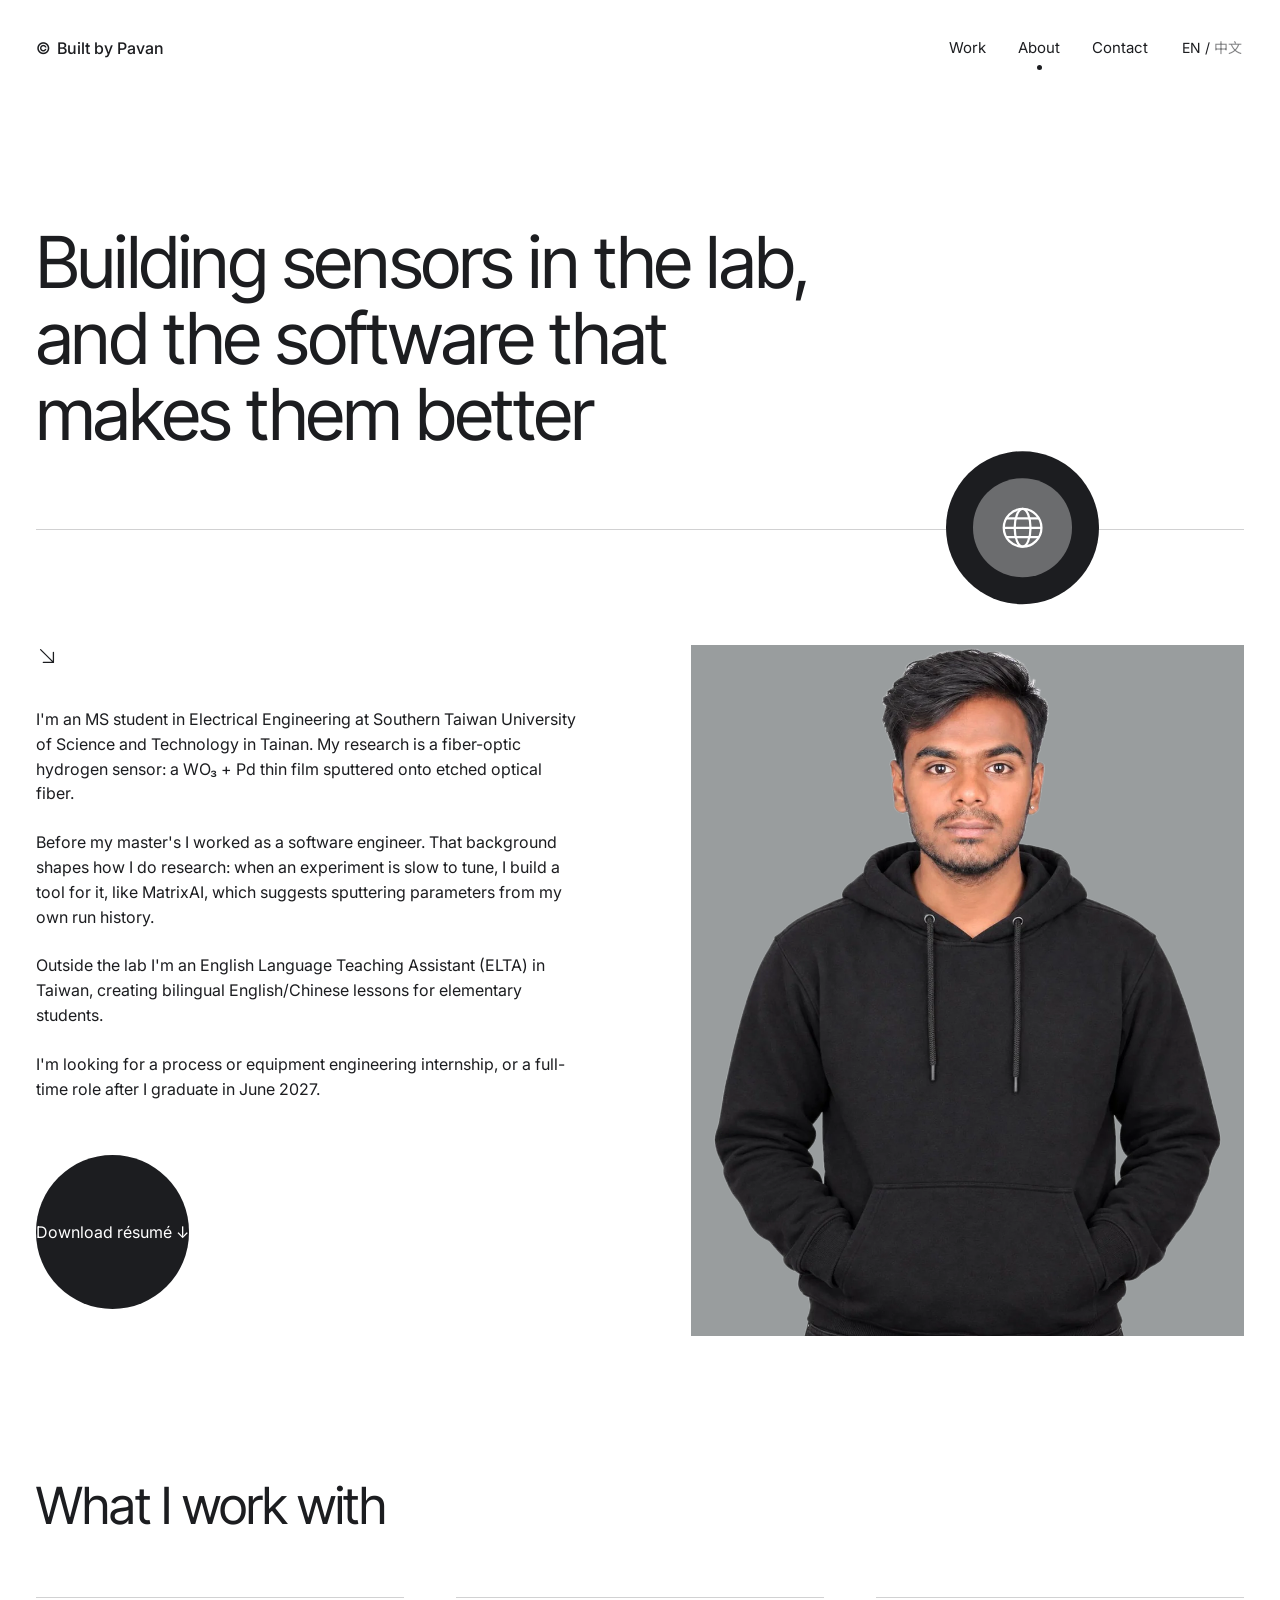
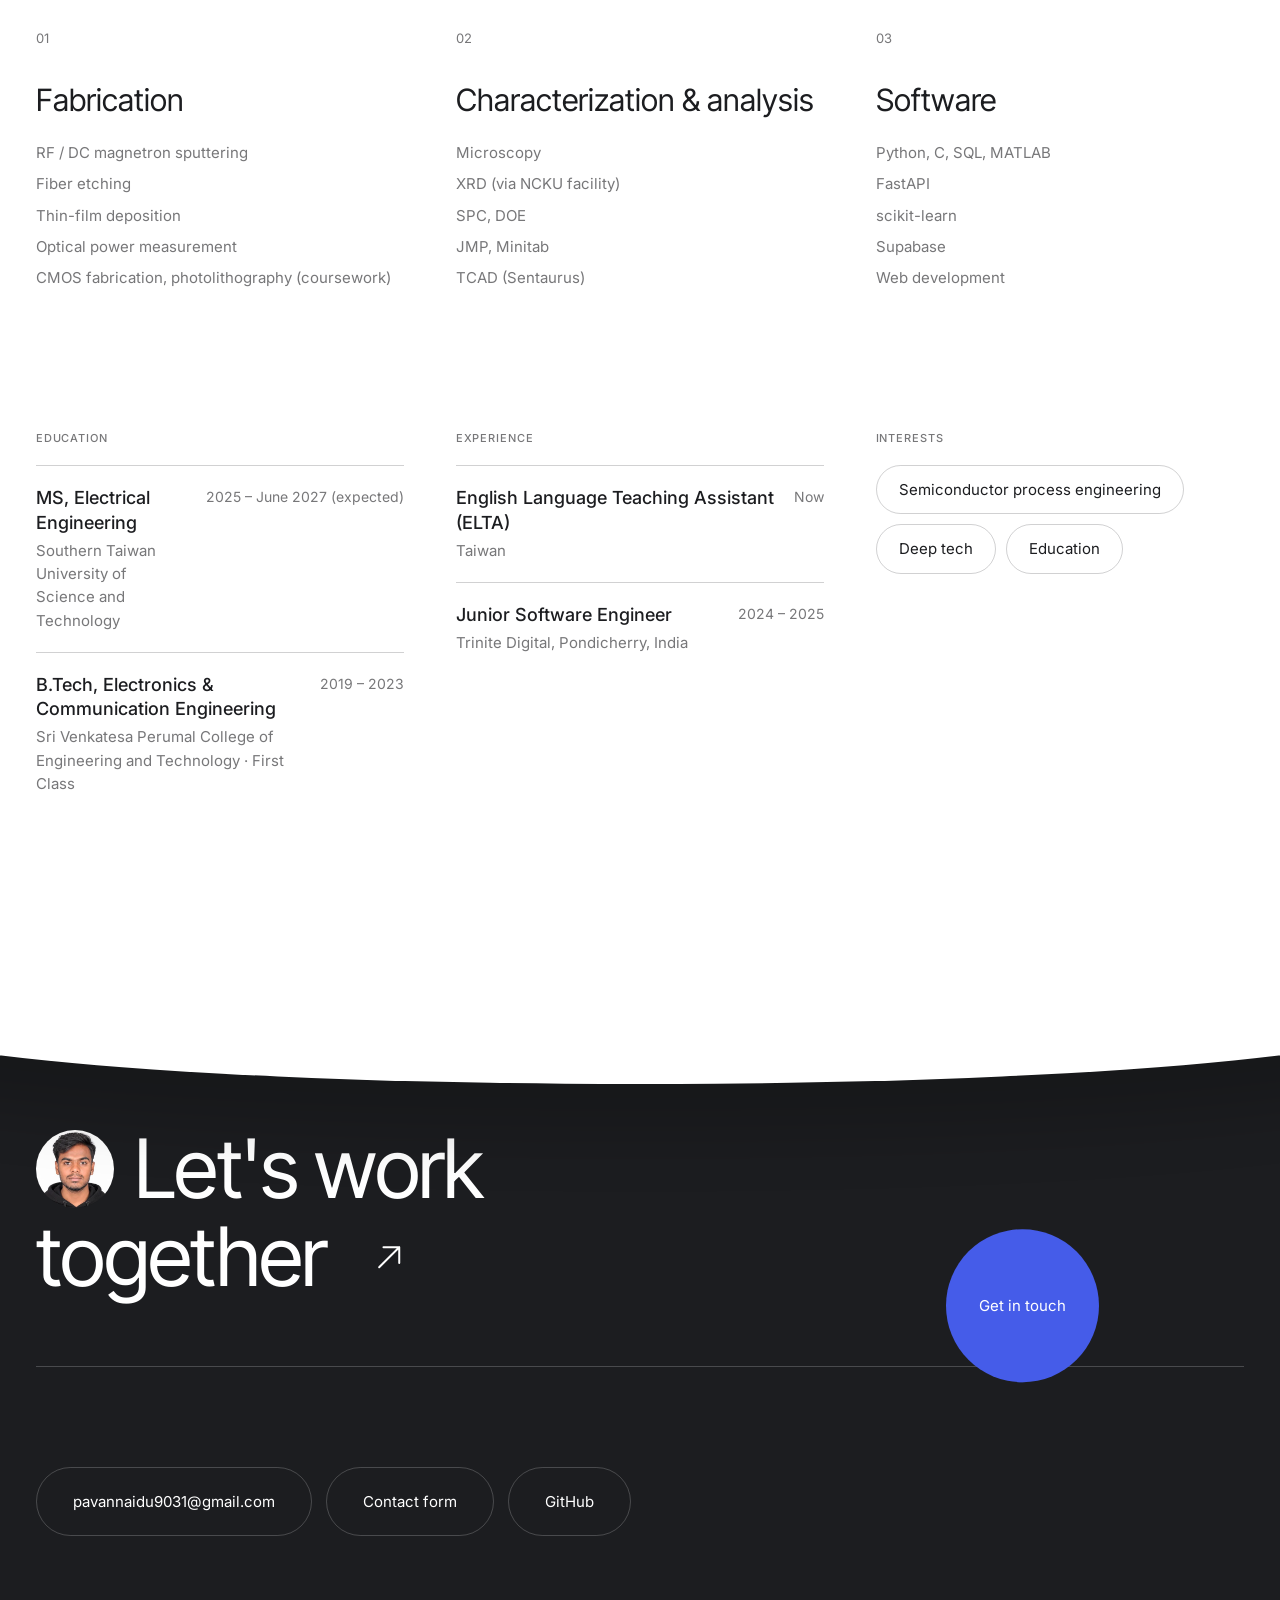
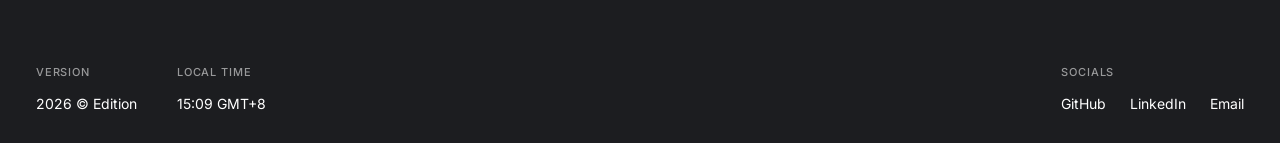
==== commit e96120ef: "Use same email as résumé Co-Authored-By: Claude Opus 5.5 <noreply@anthropic.com>" ====
--- a/about/index.html
+++ b/about/index.html
@@ -56,7 +56,7 @@
     </ul>
     <div class="menu__foot">
       <p class="label"><span data-zh="社群">Socials</span></p>
-      <ul class="menu__socials"><li><a href="https://github.com/Pavannaidu9031" target="_blank" rel="noopener noreferrer">GitHub</a></li><li><a href="https://www.linkedin.com/in/pavankalyan9031" target="_blank" rel="noopener noreferrer">LinkedIn</a></li><li><a href="mailto:pavankalyannaidu722@gmail.com">Email</a></li></ul>
+      <ul class="menu__socials"><li><a href="https://github.com/Pavannaidu9031" target="_blank" rel="noopener noreferrer">GitHub</a></li><li><a href="https://www.linkedin.com/in/pavankalyan9031" target="_blank" rel="noopener noreferrer">LinkedIn</a></li><li><a href="mailto:pavannaidu9031@gmail.com">Email</a></li></ul>
     </div>
   </div>
 </aside>
@@ -92,13 +92,13 @@
       <span class="footer__line"><span data-zh="合作吧">together</span><span class="footer__arrow"><svg viewBox="0 0 24 24" fill="none" stroke="currentColor" stroke-width="1.4" aria-hidden="true"><path d="M5 19L19 5M8 5h11v11" stroke-linecap="round" stroke-linejoin="round"/></svg></span></span>
     </h2>
     <div class="footer__divider"><div class="footer__cta" data-parallax="-0.12"><div class="magnetic"><a class="btn btn--round-accent" href="../contact/"><span class="btn__label"><span data-zh="與我聯絡">Get in touch</span></span><span class="btn__fill" aria-hidden="true"></span></a></div></div></div>
-    <div class="footer__contact"><div class="magnetic"><a class="btn btn--outline-light" href="mailto:pavankalyannaidu722@gmail.com"><span class="btn__label">pavankalyannaidu722@gmail.com</span><span class="btn__fill" aria-hidden="true"></span></a></div><div class="magnetic"><a class="btn btn--outline-light" href="../contact/"><span class="btn__label"><span data-zh="聯絡表單">Contact form</span></span><span class="btn__fill" aria-hidden="true"></span></a></div><div class="magnetic"><a class="btn btn--outline-light" href="https://github.com/Pavannaidu9031" target="_blank" rel="noopener noreferrer"><span class="btn__label">GitHub</span><span class="btn__fill" aria-hidden="true"></span></a></div></div>
+    <div class="footer__contact"><div class="magnetic"><a class="btn btn--outline-light" href="mailto:pavannaidu9031@gmail.com"><span class="btn__label">pavannaidu9031@gmail.com</span><span class="btn__fill" aria-hidden="true"></span></a></div><div class="magnetic"><a class="btn btn--outline-light" href="../contact/"><span class="btn__label"><span data-zh="聯絡表單">Contact form</span></span><span class="btn__fill" aria-hidden="true"></span></a></div><div class="magnetic"><a class="btn btn--outline-light" href="https://github.com/Pavannaidu9031" target="_blank" rel="noopener noreferrer"><span class="btn__label">GitHub</span><span class="btn__fill" aria-hidden="true"></span></a></div></div>
     <div class="footer__info">
       <div class="footer__group">
         <div><span class="label"><span data-zh="版本">Version</span></span><p>2026 © <span data-zh="版">Edition</span></p></div>
         <div><span class="label"><span data-zh="當地時間">Local time</span></span><p><time data-clock>--:--</time> GMT+8</p></div>
       </div>
-      <div class="footer__socials"><span class="label"><span data-zh="社群">Socials</span></span><ul><li><div class="magnetic"><a href="https://github.com/Pavannaidu9031" target="_blank" rel="noopener noreferrer">GitHub</a></div></li><li><div class="magnetic"><a href="https://www.linkedin.com/in/pavankalyan9031" target="_blank" rel="noopener noreferrer">LinkedIn</a></div></li><li><div class="magnetic"><a href="mailto:pavankalyannaidu722@gmail.com">Email</a></div></li></ul></div>
+      <div class="footer__socials"><span class="label"><span data-zh="社群">Socials</span></span><ul><li><div class="magnetic"><a href="https://github.com/Pavannaidu9031" target="_blank" rel="noopener noreferrer">GitHub</a></div></li><li><div class="magnetic"><a href="https://www.linkedin.com/in/pavankalyan9031" target="_blank" rel="noopener noreferrer">LinkedIn</a></div></li><li><div class="magnetic"><a href="mailto:pavannaidu9031@gmail.com">Email</a></div></li></ul></div>
     </div>
   </div>
 </footer>
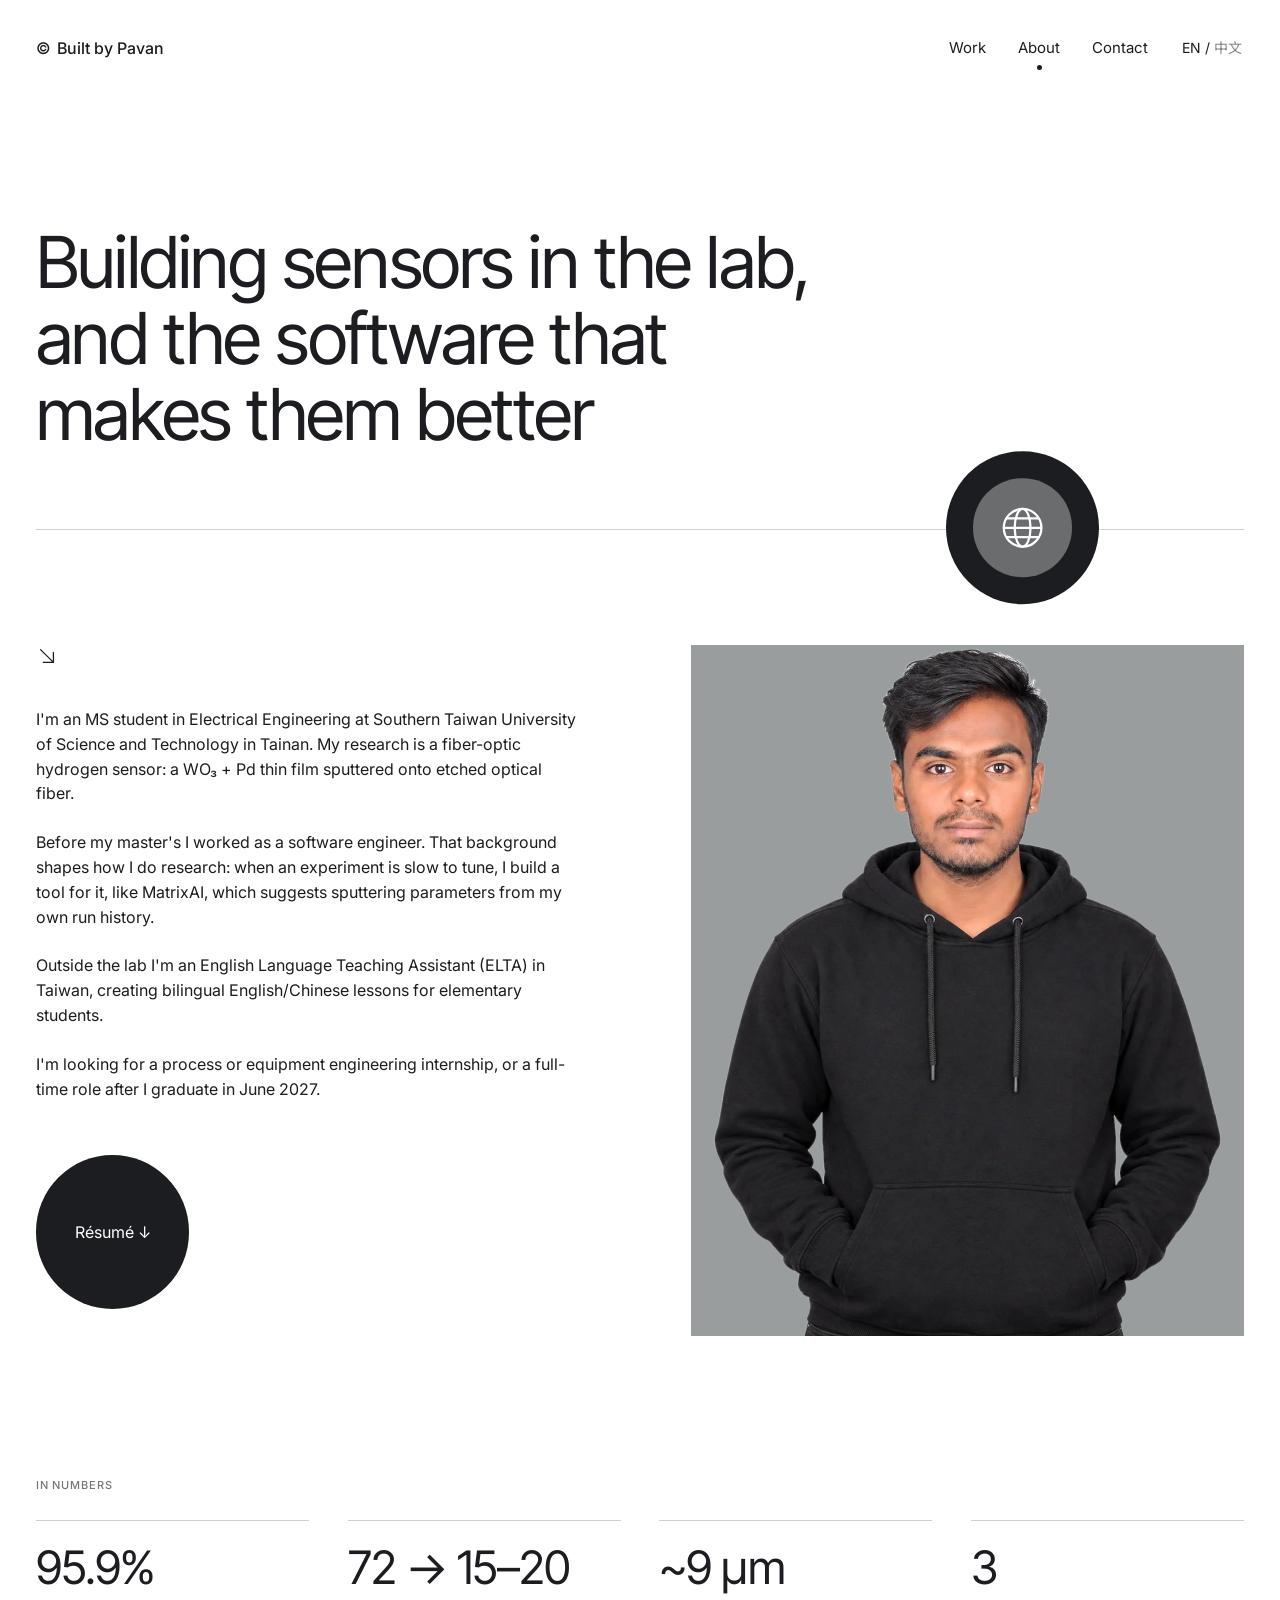
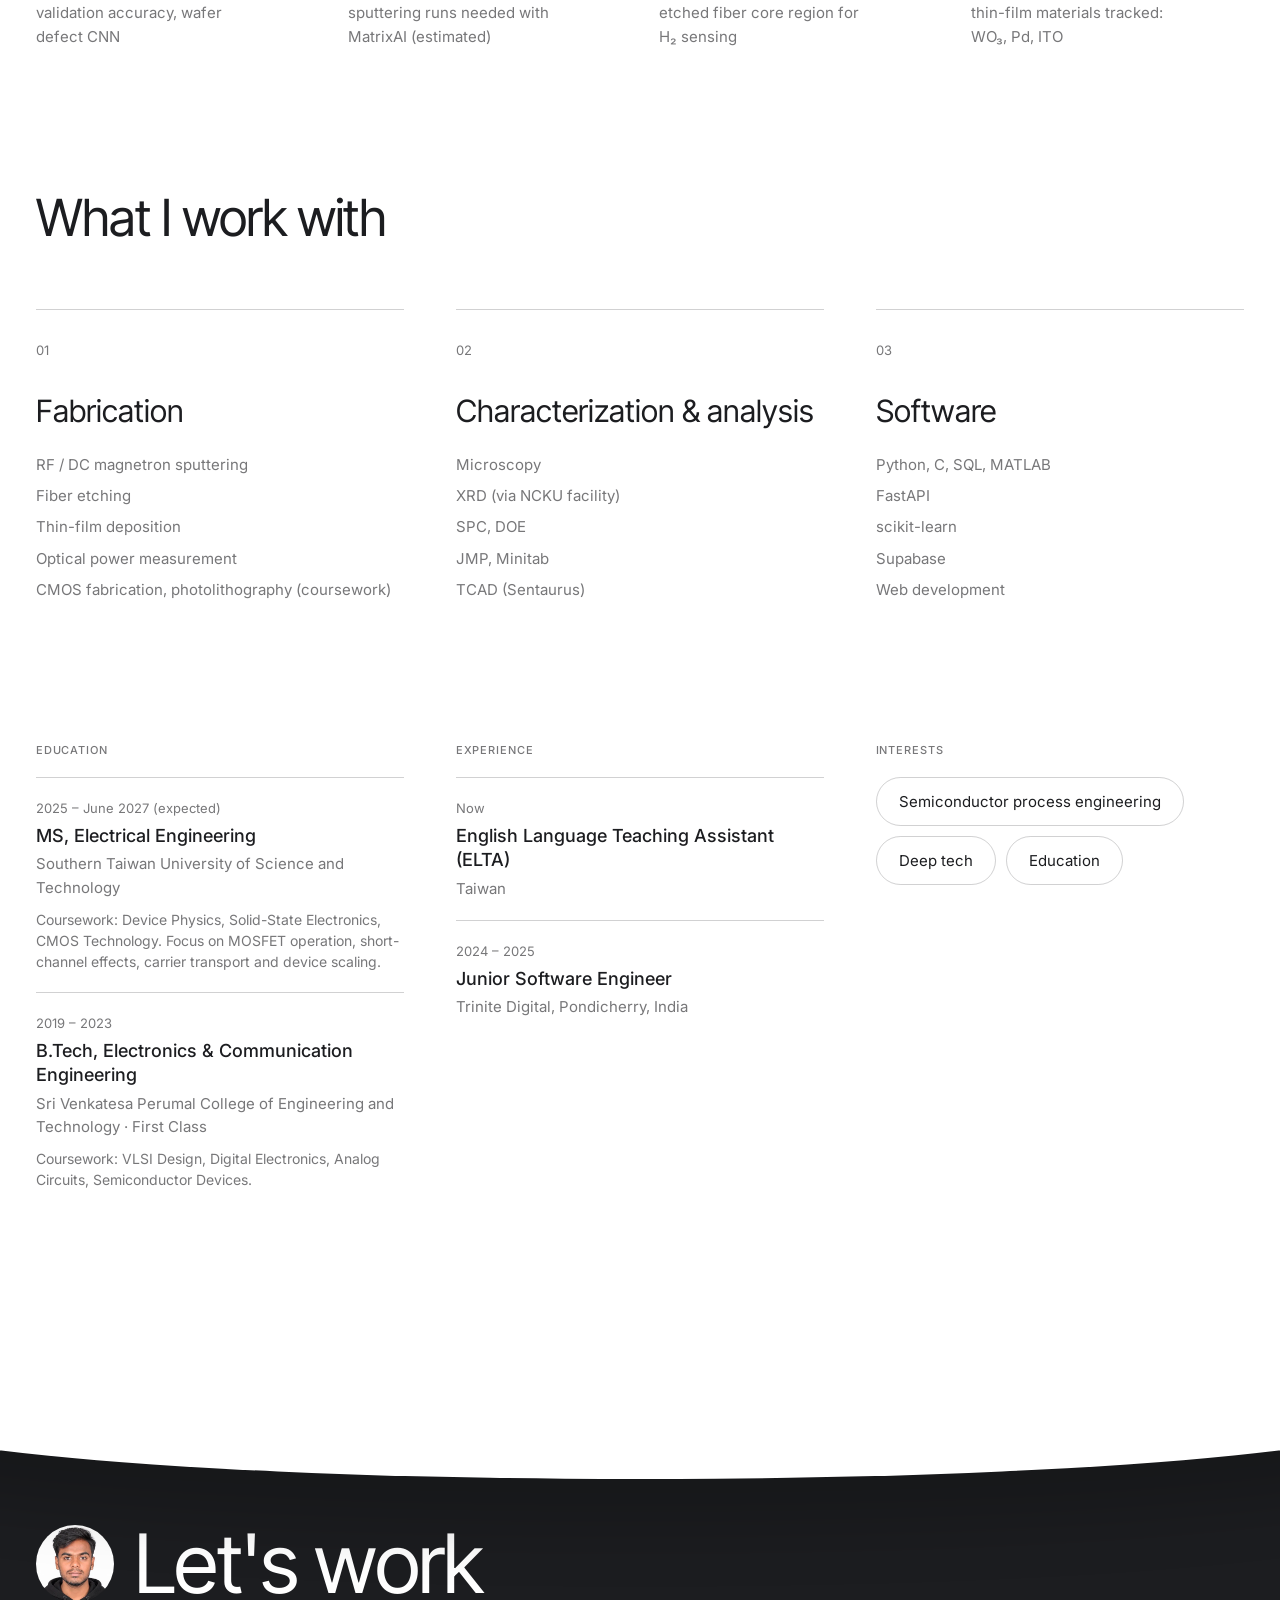
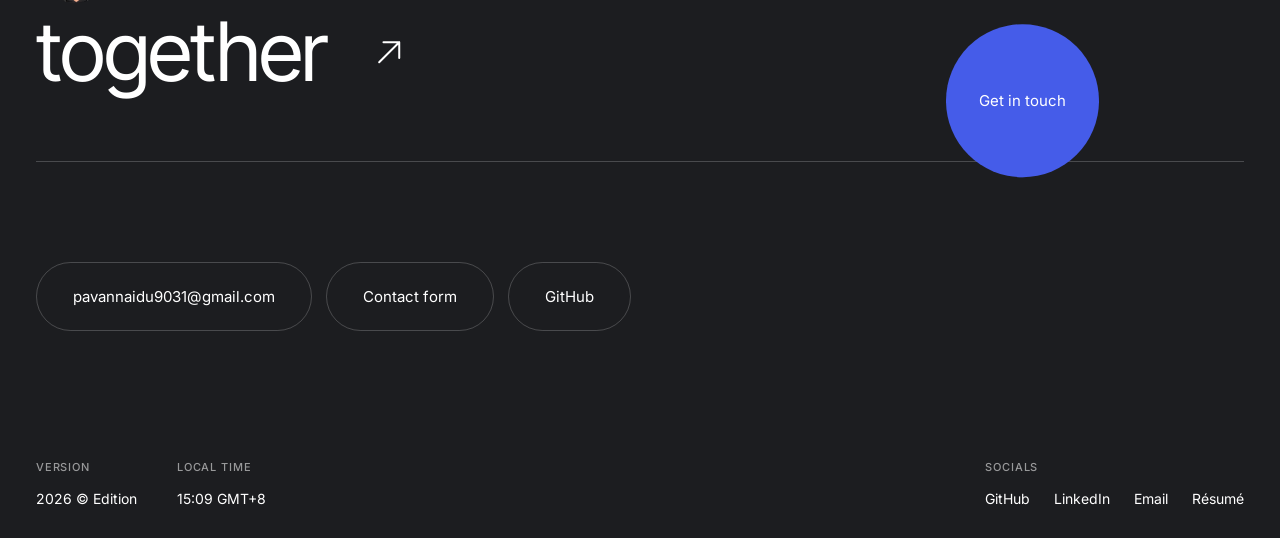
==== commit 59b233ea: "Add open-to-work badge, numbers, coursework, résumé links, copy email Co-Authored-By: Claude Opus 5." ====
--- a/about/index.html
+++ b/about/index.html
@@ -26,9 +26,9 @@
 <link rel="preconnect" href="https://fonts.googleapis.com">
 <link rel="preconnect" href="https://fonts.gstatic.com" crossorigin>
 <link rel="stylesheet" href="https://fonts.googleapis.com/css2?family=Inter:wght@400;500&family=Inter+Tight:wght@400;500&family=Noto+Sans+TC:wght@400;500&display=swap">
-<link rel="stylesheet" href="../assets/css/style.css?v=1">
+<link rel="stylesheet" href="../assets/css/style.css?v=3">
 <script>(function(d){d.classList.add("js");try{if(localStorage.getItem("lang")==="zh")d.lang="zh-Hant";if(!sessionStorage.getItem("seen-hello")&&!matchMedia("(prefers-reduced-motion: reduce)").matches)d.classList.add("hello")}catch(e){}})(document.documentElement)</script>
-<script src="../assets/js/main.js?v=1" defer></script>
+<script src="../assets/js/main.js?v=3" defer></script>
 </head>
 <body>
 <div class="preloader" aria-hidden="true" data-preloader><p class="preloader__word"><span class="preloader__dot"></span><span data-preloader-word>Hello</span></p><svg class="preloader__curve" viewBox="0 0 1000 300" preserveAspectRatio="none"><path d="M0 0 Q500 300 1000 0 Z"/></svg></div>
@@ -56,7 +56,7 @@
     </ul>
     <div class="menu__foot">
       <p class="label"><span data-zh="社群">Socials</span></p>
-      <ul class="menu__socials"><li><a href="https://github.com/Pavannaidu9031" target="_blank" rel="noopener noreferrer">GitHub</a></li><li><a href="https://www.linkedin.com/in/pavankalyan9031" target="_blank" rel="noopener noreferrer">LinkedIn</a></li><li><a href="mailto:pavannaidu9031@gmail.com">Email</a></li></ul>
+      <ul class="menu__socials"><li><a href="https://github.com/Pavannaidu9031" target="_blank" rel="noopener noreferrer">GitHub</a></li><li><a href="https://www.linkedin.com/in/pavankalyan9031" target="_blank" rel="noopener noreferrer">LinkedIn</a></li><li><a href="mailto:pavannaidu9031@gmail.com">Email</a></li><li><a href="../assets/Pavan-Kalyan-Resume.pdf" download><span data-zh="履歷">Résumé</span></a></li></ul>
     </div>
   </div>
 </aside>
@@ -68,16 +68,20 @@
 <section class="about">
   <div class="about__divider"><div class="about__globe" data-parallax="-0.08"><span class="hero__globeDisc about__globeDisc"><svg viewBox="0 0 24 24" fill="none" stroke="currentColor" stroke-width="1.2" aria-hidden="true"><circle cx="12" cy="12" r="10"/><ellipse cx="12" cy="12" rx="4.2" ry="10"/><path d="M2 12h20M3.5 7h17M3.5 17h17"/></svg></span></div></div>
   <div class="about__grid">
-    <div class="about__text"><span class="about__arrow"><svg viewBox="0 0 24 24" fill="none" stroke="currentColor" stroke-width="1.4" aria-hidden="true"><path d="M5 5l14 14M19 8v11H8" stroke-linecap="round" stroke-linejoin="round"/></svg></span><p class="reveal" data-zh="我是南臺科技大學電機工程系的碩士生，現居臺南。我的研究是光纖氫氣感測器：將 WO₃ + Pd 薄膜濺鍍在蝕刻後的光纖上。">I'm an MS student in Electrical Engineering at Southern Taiwan University of Science and Technology in Tainan. My research is a fiber-optic hydrogen sensor: a WO₃ + Pd thin film sputtered onto etched optical fiber.</p><p class="reveal" data-zh="攻讀碩士之前，我是一名軟體工程師。這段經歷影響了我做研究的方式：當實驗難以調整時，我就為它寫一個工具，例如 MatrixAI，它會根據我過去的實驗紀錄建議濺鍍參數。">Before my master's I worked as a software engineer. That background shapes how I do research: when an experiment is slow to tune, I build a tool for it, like MatrixAI, which suggests sputtering parameters from my own run history.</p><p class="reveal" data-zh="實驗室之外，我在台灣擔任英語教學助理（ELTA），為國小學生設計中英雙語課程。">Outside the lab I'm an English Language Teaching Assistant (ELTA) in Taiwan, creating bilingual English/Chinese lessons for elementary students.</p><p class="reveal" data-zh="我正在尋找製程或設備工程的實習機會，以及 2027 年 6 月畢業後的正職工作。">I'm looking for a process or equipment engineering internship, or a full-time role after I graduate in June 2027.</p><div class="about__resume reveal"><div class="magnetic"><a class="btn btn--round" href="../assets/Pavan-Kalyan-Resume.pdf" download><span class="btn__label"><span data-zh="下載履歷">Download résumé</span> ↓</span><span class="btn__fill" aria-hidden="true"></span></a></div></div></div>
+    <div class="about__text"><span class="about__arrow"><svg viewBox="0 0 24 24" fill="none" stroke="currentColor" stroke-width="1.4" aria-hidden="true"><path d="M5 5l14 14M19 8v11H8" stroke-linecap="round" stroke-linejoin="round"/></svg></span><p class="reveal" data-zh="我是南臺科技大學電機工程系的碩士生，現居臺南。我的研究是光纖氫氣感測器：將 WO₃ + Pd 薄膜濺鍍在蝕刻後的光纖上。">I'm an MS student in Electrical Engineering at Southern Taiwan University of Science and Technology in Tainan. My research is a fiber-optic hydrogen sensor: a WO₃ + Pd thin film sputtered onto etched optical fiber.</p><p class="reveal" data-zh="攻讀碩士之前，我是一名軟體工程師。這段經歷影響了我做研究的方式：當實驗難以調整時，我就為它寫一個工具，例如 MatrixAI，它會根據我過去的實驗紀錄建議濺鍍參數。">Before my master's I worked as a software engineer. That background shapes how I do research: when an experiment is slow to tune, I build a tool for it, like MatrixAI, which suggests sputtering parameters from my own run history.</p><p class="reveal" data-zh="實驗室之外，我在台灣擔任英語教學助理（ELTA），為國小學生設計中英雙語課程。">Outside the lab I'm an English Language Teaching Assistant (ELTA) in Taiwan, creating bilingual English/Chinese lessons for elementary students.</p><p class="reveal" data-zh="我正在尋找製程或設備工程的實習機會，以及 2027 年 6 月畢業後的正職工作。">I'm looking for a process or equipment engineering internship, or a full-time role after I graduate in June 2027.</p><div class="about__resume reveal"><div class="magnetic"><a class="btn btn--round" href="../assets/Pavan-Kalyan-Resume.pdf" download><span class="btn__label"><span data-zh="履歷">Résumé</span> ↓</span><span class="btn__fill" aria-hidden="true"></span></a></div></div></div>
     <div class="about__portrait reveal"><img src="../assets/img/portrait.webp" alt="Portrait of Pavan Kalyan" width="887" height="1200" loading="lazy"></div>
   </div>
+</section>
+<section class="stats" aria-labelledby="stats-heading">
+  <h2 class="label" id="stats-heading"><span data-zh="數字看我">In numbers</span></h2>
+  <ul class="stats__grid"><li class="stat reveal"><span class="stat__value">95.9%</span><span class="stat__label" data-zh="晶圓缺陷 CNN 驗證準確率">validation accuracy, wafer defect CNN</span></li><li class="stat reveal"><span class="stat__value">72 → 15–20</span><span class="stat__label" data-zh="使用 MatrixAI 後所需濺鍍實驗次數（預估）">sputtering runs needed with MatrixAI (estimated)</span></li><li class="stat reveal"><span class="stat__value">~9 µm</span><span class="stat__label" data-zh="氫氣感測用光纖蝕刻至的纖芯區域">etched fiber core region for H₂ sensing</span></li><li class="stat reveal"><span class="stat__value">3</span><span class="stat__label" data-zh="追蹤的薄膜材料：WO₃、Pd、ITO">thin-film materials tracked: WO₃, Pd, ITO</span></li></ul>
 </section>
 <section class="skills">
   <h2 class="section-title reveal"><span data-zh="我的專長">What I work with</span></h2>
   <div class="skills__grid"><div class="skill reveal"><span class="skill__n">01</span><h3 class="skill__title"><span data-zh="製程">Fabrication</span></h3><ul><li><span data-zh="射頻／直流磁控濺鍍">RF / DC magnetron sputtering</span></li><li><span data-zh="光纖蝕刻">Fiber etching</span></li><li><span data-zh="薄膜沉積">Thin-film deposition</span></li><li><span data-zh="光功率量測">Optical power measurement</span></li><li><span data-zh="CMOS 製程、微影（課程）">CMOS fabrication, photolithography (coursework)</span></li></ul></div><div class="skill reveal"><span class="skill__n">02</span><h3 class="skill__title"><span data-zh="材料分析與數據">Characterization &amp; analysis</span></h3><ul><li><span data-zh="顯微鏡觀察">Microscopy</span></li><li><span data-zh="X 光繞射 XRD（成大貴儀中心）">XRD (via NCKU facility)</span></li><li><span data-zh="統計製程管制（SPC）、實驗設計（DOE）">SPC, DOE</span></li><li><span data-zh="JMP、Minitab">JMP, Minitab</span></li><li><span data-zh="TCAD（Sentaurus）">TCAD (Sentaurus)</span></li></ul></div><div class="skill reveal"><span class="skill__n">03</span><h3 class="skill__title"><span data-zh="軟體">Software</span></h3><ul><li><span data-zh="Python、C、SQL、MATLAB">Python, C, SQL, MATLAB</span></li><li><span>FastAPI</span></li><li><span>scikit-learn</span></li><li><span>Supabase</span></li><li><span data-zh="網頁開發">Web development</span></li></ul></div></div>
 </section>
 <section class="cv">
-  <div class="cv__block"><h2 class="label"><span data-zh="學歷">Education</span></h2><ul class="tl"><li class="tl__item reveal"><div><h3 class="tl__what" data-zh="電機工程碩士">MS, Electrical Engineering</h3><p class="tl__where" data-zh="南臺科技大學">Southern Taiwan University of Science and Technology</p></div><p class="tl__when" data-zh="2025 – 2027 年 6 月（預計）">2025 – June 2027 (expected)</p></li><li class="tl__item reveal"><div><h3 class="tl__what" data-zh="電子與通訊工程學士（B.Tech）">B.Tech, Electronics &amp; Communication Engineering</h3><p class="tl__where" data-zh="Sri Venkatesa Perumal 工程技術學院・一等學位">Sri Venkatesa Perumal College of Engineering and Technology · First Class</p></div><p class="tl__when">2019 – 2023</p></li></ul></div>
+  <div class="cv__block"><h2 class="label"><span data-zh="學歷">Education</span></h2><ul class="tl"><li class="tl__item reveal"><div><h3 class="tl__what" data-zh="電機工程碩士">MS, Electrical Engineering</h3><p class="tl__where" data-zh="南臺科技大學">Southern Taiwan University of Science and Technology</p><p class="tl__notes" data-zh="修習課程：元件物理、固態電子學、CMOS 技術。著重 MOSFET 運作、短通道效應、載子傳輸與元件微縮。">Coursework: Device Physics, Solid-State Electronics, CMOS Technology. Focus on MOSFET operation, short-channel effects, carrier transport and device scaling.</p></div><p class="tl__when" data-zh="2025 – 2027 年 6 月（預計）">2025 – June 2027 (expected)</p></li><li class="tl__item reveal"><div><h3 class="tl__what" data-zh="電子與通訊工程學士（B.Tech）">B.Tech, Electronics &amp; Communication Engineering</h3><p class="tl__where" data-zh="Sri Venkatesa Perumal 工程技術學院・一等學位">Sri Venkatesa Perumal College of Engineering and Technology · First Class</p><p class="tl__notes" data-zh="修習課程：VLSI 設計、數位電子學、類比電路、半導體元件。">Coursework: VLSI Design, Digital Electronics, Analog Circuits, Semiconductor Devices.</p></div><p class="tl__when">2019 – 2023</p></li></ul></div>
   <div class="cv__block"><h2 class="label"><span data-zh="經歷">Experience</span></h2><ul class="tl"><li class="tl__item reveal"><div><h3 class="tl__what" data-zh="英語教學助理（ELTA）">English Language Teaching Assistant (ELTA)</h3><p class="tl__where" data-zh="台灣">Taiwan</p></div><p class="tl__when" data-zh="現在">Now</p></li><li class="tl__item reveal"><div><h3 class="tl__what" data-zh="初級軟體工程師">Junior Software Engineer</h3><p class="tl__where" data-zh="Trinite Digital（印度本地治里）">Trinite Digital, Pondicherry, India</p></div><p class="tl__when">2024 – 2025</p></li></ul></div>
   <div class="cv__block"><h2 class="label"><span data-zh="興趣">Interests</span></h2><ul class="stack reveal"><li><span data-zh="半導體製程工程">Semiconductor process engineering</span></li><li><span data-zh="深科技">Deep tech</span></li><li><span data-zh="教育">Education</span></li></ul></div>
 </section>
@@ -98,7 +102,7 @@
         <div><span class="label"><span data-zh="版本">Version</span></span><p>2026 © <span data-zh="版">Edition</span></p></div>
         <div><span class="label"><span data-zh="當地時間">Local time</span></span><p><time data-clock>--:--</time> GMT+8</p></div>
       </div>
-      <div class="footer__socials"><span class="label"><span data-zh="社群">Socials</span></span><ul><li><div class="magnetic"><a href="https://github.com/Pavannaidu9031" target="_blank" rel="noopener noreferrer">GitHub</a></div></li><li><div class="magnetic"><a href="https://www.linkedin.com/in/pavankalyan9031" target="_blank" rel="noopener noreferrer">LinkedIn</a></div></li><li><div class="magnetic"><a href="mailto:pavannaidu9031@gmail.com">Email</a></div></li></ul></div>
+      <div class="footer__socials"><span class="label"><span data-zh="社群">Socials</span></span><ul><li><div class="magnetic"><a href="https://github.com/Pavannaidu9031" target="_blank" rel="noopener noreferrer">GitHub</a></div></li><li><div class="magnetic"><a href="https://www.linkedin.com/in/pavankalyan9031" target="_blank" rel="noopener noreferrer">LinkedIn</a></div></li><li><div class="magnetic"><a href="mailto:pavannaidu9031@gmail.com">Email</a></div></li><li><div class="magnetic"><a href="../assets/Pavan-Kalyan-Resume.pdf" download><span data-zh="履歷">Résumé</span></a></div></li></ul></div>
     </div>
   </div>
 </footer>
--- a/assets/css/style.css
+++ b/assets/css/style.css
@@ -106,7 +106,7 @@
 .preview[data-on] { transform: scale(1); }
 .preview__slider { height: 100%; transition: transform 0.5s var(--ease); }
 .preview__slide { height: 100%; display: flex; align-items: center; justify-content: center; }
-.preview__slide img { width: 82%; height: auto; }
+.preview__slide img { width: 96%; height: auto; }
 
 /* ---------- buttons ---------- */
 .magnetic { display: inline-block; }
@@ -316,7 +316,7 @@
 .gallery__tile {
   flex: 1 0 22%; aspect-ratio: 4 / 3; display: flex; align-items: center; justify-content: center;
 }
-.gallery__tile img { width: 76%; height: auto; }
+.gallery__tile img { width: 94%; height: auto; }
 
 /* ---------- footer ---------- */
 .footer { position: relative; overflow: hidden; background: var(--dark); color: var(--white); }
@@ -399,7 +399,7 @@
 .card__image {
   display: flex; align-items: center; justify-content: center; aspect-ratio: 4 / 3; overflow: hidden;
 }
-.card__image img { width: 78%; height: auto; transition: transform 0.6s var(--ease); }
+.card__image img { width: 94%; height: auto; transition: transform 0.6s var(--ease); }
 .card:hover .card__image img { transform: scale(1.04); }
 .card__title {
   display: flex; align-items: baseline; gap: 14px; padding: 26px 0 16px; border-bottom: 1px solid var(--line-light);
@@ -421,7 +421,7 @@
   max-width: 1280px; margin: 0 auto; aspect-ratio: 16 / 9;
   display: flex; align-items: center; justify-content: center; overflow: hidden;
 }
-.project__cover img, .project__detail img { width: min(70%, 820px); height: auto; }
+.project__cover img, .project__detail img { width: min(80%, 960px); height: auto; }
 .project__body {
   max-width: 1280px; margin: 0 auto; padding: clamp(64px, 8vw, 130px) var(--page-x);
   display: grid; grid-template-columns: 1fr 2.2fr; gap: 40px;
@@ -447,7 +447,7 @@
 }
 .next:hover .next__title { transform: translateY(-6px); }
 .next__image { width: min(420px, 80%); aspect-ratio: 4 / 3; display: flex; align-items: center; justify-content: center; margin-top: 20px; }
-.next__image img { width: 78%; }
+.next__image img { width: 94%; }
 
 /* about */
 .about { max-width: 1280px; margin: 0 auto; padding: 0 var(--page-x) var(--section-y); }
@@ -476,10 +476,11 @@
   display: grid; grid-template-columns: repeat(3, minmax(0, 1fr)); gap: clamp(28px, 4vw, 70px);
 }
 .cv .label { margin-bottom: 18px; }
-.tl__item { display: flex; justify-content: space-between; gap: 18px; padding: 20px 0; border-top: 1px solid var(--line-light); }
+.tl__item { display: flex; flex-direction: column-reverse; gap: 6px; padding: 20px 0; border-top: 1px solid var(--line-light); }
 .tl__what { font-size: 18px; font-weight: 500; line-height: 1.35; }
 .tl__where { color: var(--muted); margin-top: 4px; font-size: 15px; }
-.tl__when { color: var(--muted); font-size: 14px; white-space: nowrap; }
+.tl__when { color: var(--muted); font-size: 13px; }
+.tl__when:empty { display: none; }
 
 /* contact */
 .contact { max-width: 1280px; margin: 0 auto; padding: calc(var(--header-h) + clamp(50px, 8vw, 120px)) var(--page-x) var(--section-y); }
@@ -568,7 +569,7 @@
 
   .meta { grid-template-columns: 1fr 1fr; }
   .project__cover, .project__detail { aspect-ratio: 4 / 3; }
-  .project__cover img, .project__detail img { width: 86%; }
+  .project__cover img, .project__detail img { width: 96%; }
   .project__body { grid-template-columns: 1fr; gap: 24px; }
   .about__grid { grid-template-columns: 1fr; }
   .about__globe { right: 6%; }
@@ -597,3 +598,48 @@
   .js .reveal { opacity: 1; transform: none; }
   .mask > span { transform: none; }
 }
+
+/* ---------- open-to-work badge ---------- */
+.open {
+  display: inline-flex; align-items: center; gap: 10px;
+  margin-top: 22px; padding: 10px 16px; border-radius: 999px;
+  font-size: 13px; line-height: 1.35; max-width: 340px;
+}
+.open__dot {
+  flex-shrink: 0; width: 8px; height: 8px; border-radius: 50%; background: #3ddc84;
+  box-shadow: 0 0 0 0 rgba(61, 220, 132, 0.6); animation: pulse 2.4s infinite;
+}
+@keyframes pulse { 70% { box-shadow: 0 0 0 8px rgba(61, 220, 132, 0); } 100% { box-shadow: 0 0 0 0 rgba(61, 220, 132, 0); } }
+.open--hero { background: rgba(28, 29, 32, 0.55); color: var(--white); backdrop-filter: blur(6px); }
+.open--contact { background: var(--offwhite); margin-top: 36px; }
+
+/* ---------- about: numbers + coursework ---------- */
+.stats { max-width: 1280px; margin: 0 auto; padding: 0 var(--page-x) var(--section-y); }
+.stats .label { margin-bottom: 26px; }
+.stats__grid { display: grid; grid-template-columns: repeat(4, minmax(0, 1fr)); gap: clamp(20px, 3vw, 48px); }
+.stat { border-top: 1px solid var(--line-light); padding-top: 22px; display: flex; flex-direction: column; gap: 10px; }
+.stat__value { font-family: var(--font-display); font-size: clamp(34px, 3.6vw, 58px); line-height: 1.05; letter-spacing: -0.02em; white-space: nowrap; }
+.stat__label { color: var(--muted); font-size: 15px; max-width: 24ch; }
+html[lang="zh-Hant"] .stat__label { max-width: 16em; }
+.tl__notes { margin-top: 10px; font-size: 14px; color: var(--muted); line-height: 1.5; }
+
+/* ---------- contact: copy email ---------- */
+.copy {
+  margin-left: 8px; padding: 3px 12px; border: 1px solid var(--line-light); border-radius: 999px;
+  font-size: 12px; vertical-align: 1px; transition: background 0.3s, color 0.3s;
+}
+.copy:hover, .copy[data-done] { background: var(--dark); color: var(--white); border-color: var(--dark); }
+
+@media (max-width: 1100px) {
+  .stats__grid { grid-template-columns: repeat(2, minmax(0, 1fr)); }
+}
+.open--heroMobile { display: none; }
+@media (max-width: 860px) {
+  .hero__role .open--hero { display: none; }
+  .open--heroMobile {
+    display: inline-flex; position: absolute; z-index: 4; margin: 0;
+    left: var(--page-x); right: calc(var(--page-x) + 80px); max-width: none;
+    bottom: calc(clamp(24px, 6vh, 64px) + var(--fs-hero-name) * 1.2 + 8px);
+    font-size: 12px; padding: 8px 14px;
+  }
+}
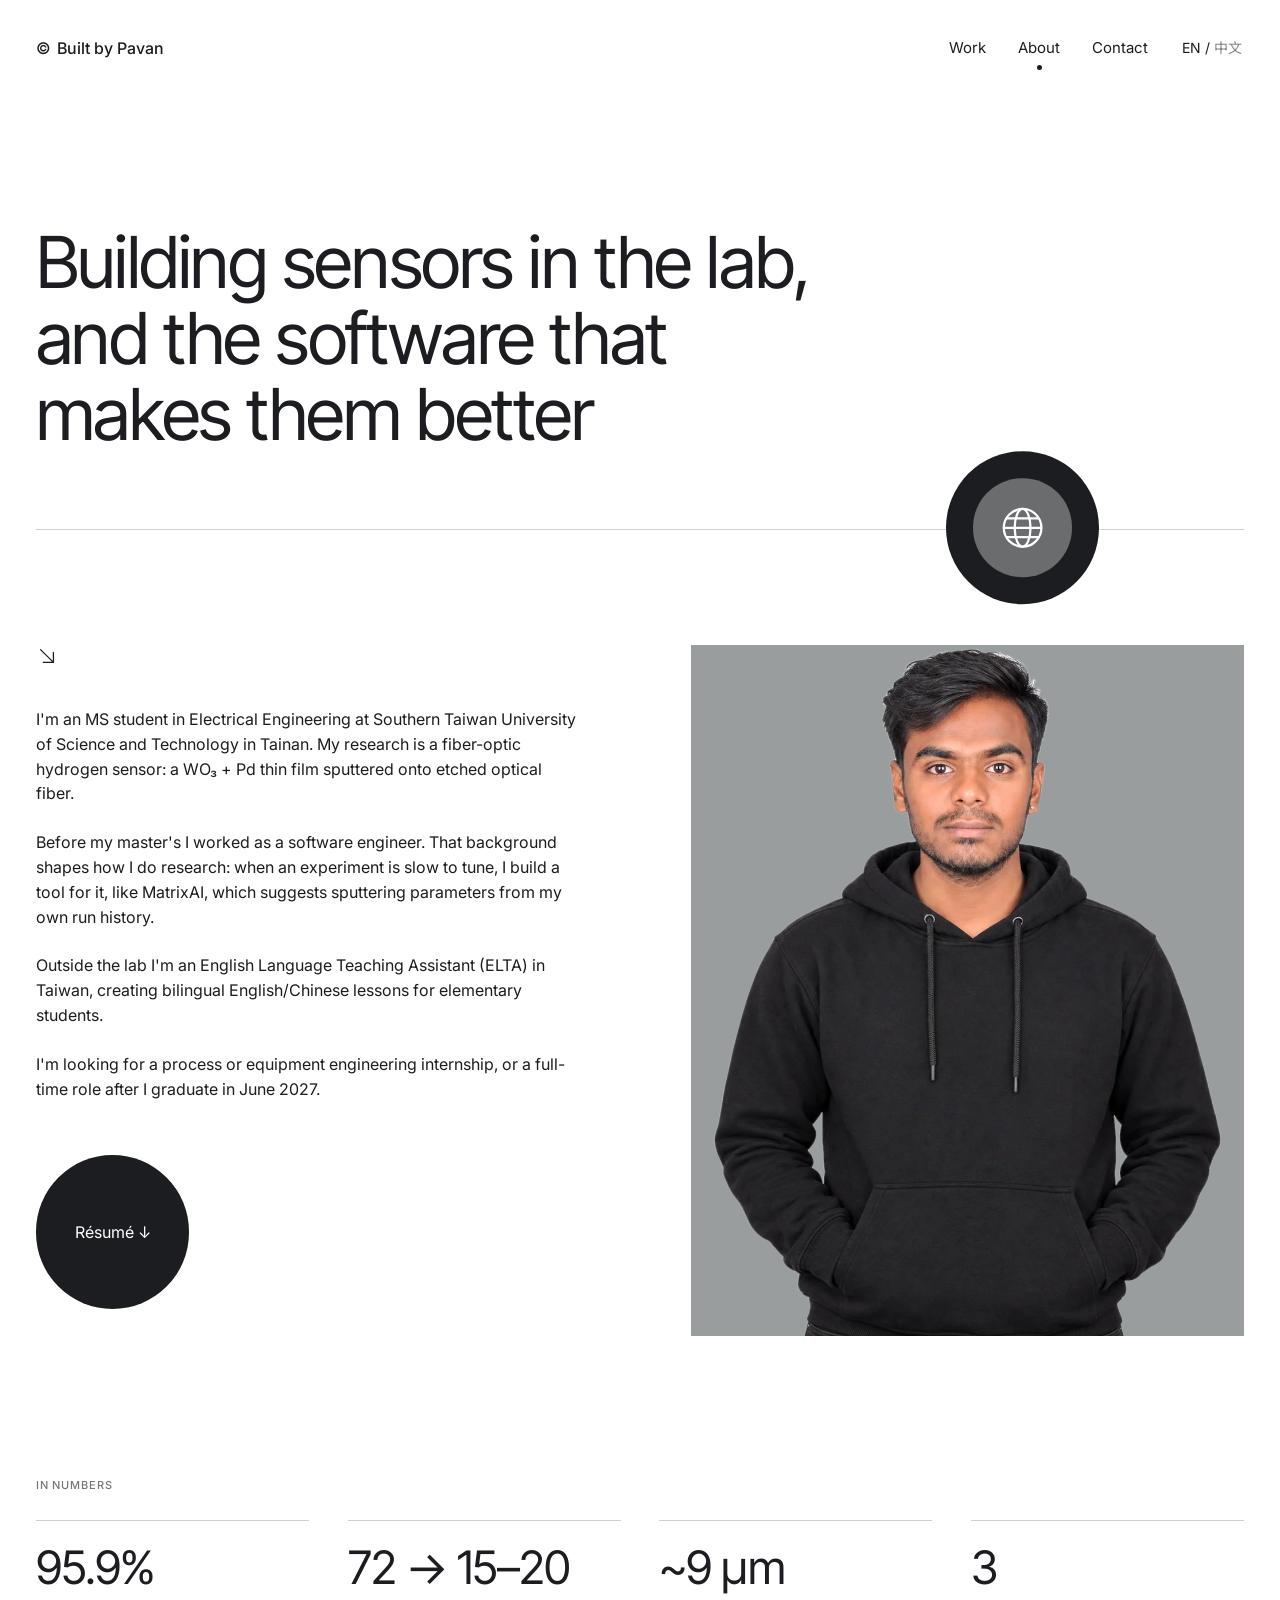
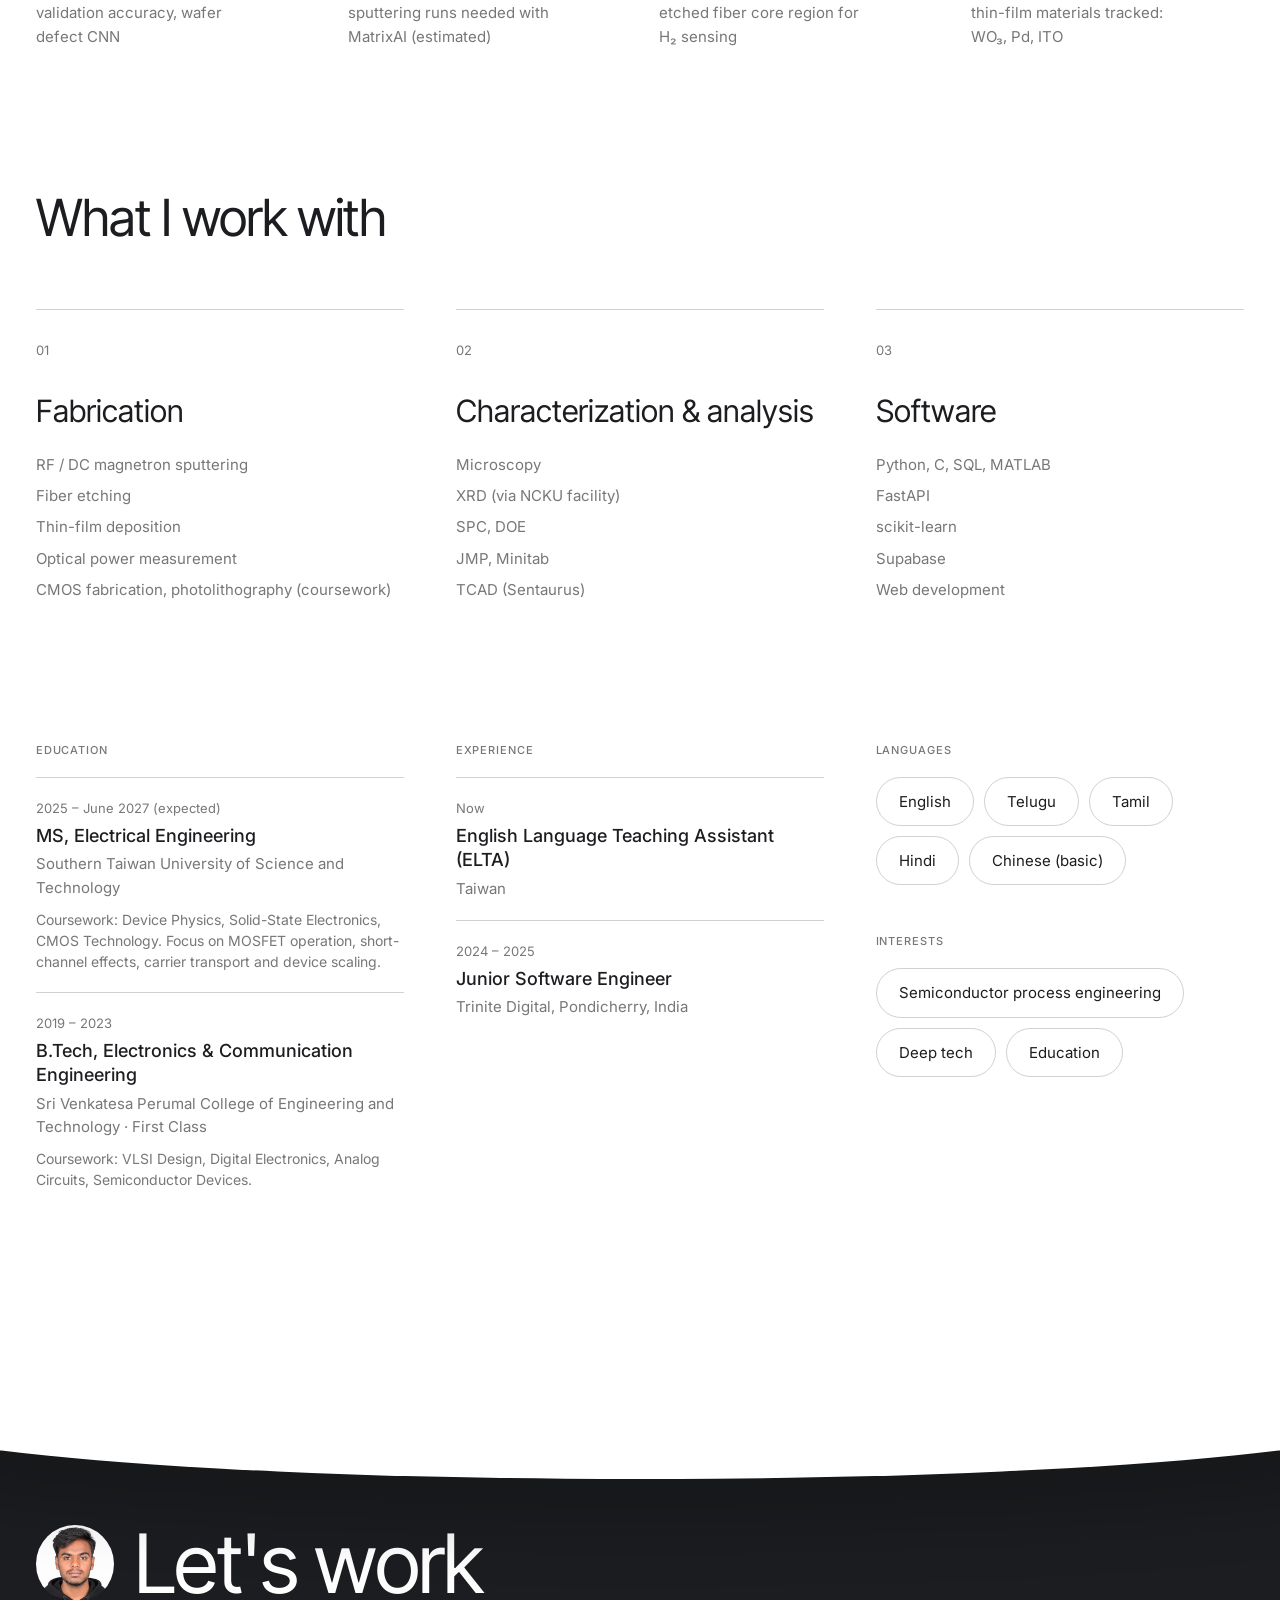
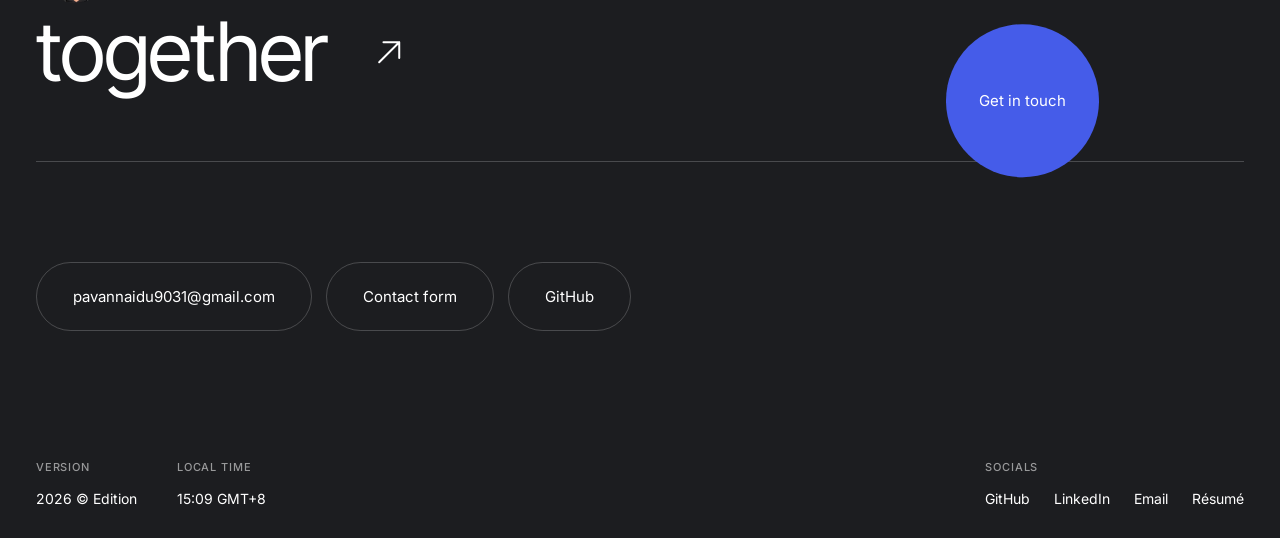
==== commit 621c830a: "Add languages to About Co-Authored-By: Claude Opus 5.5 <noreply@anthropic.com>" ====
--- a/about/index.html
+++ b/about/index.html
@@ -26,9 +26,9 @@
 <link rel="preconnect" href="https://fonts.googleapis.com">
 <link rel="preconnect" href="https://fonts.gstatic.com" crossorigin>
 <link rel="stylesheet" href="https://fonts.googleapis.com/css2?family=Inter:wght@400;500&family=Inter+Tight:wght@400;500&family=Noto+Sans+TC:wght@400;500&display=swap">
-<link rel="stylesheet" href="../assets/css/style.css?v=3">
+<link rel="stylesheet" href="../assets/css/style.css?v=4">
 <script>(function(d){d.classList.add("js");try{if(localStorage.getItem("lang")==="zh")d.lang="zh-Hant";if(!sessionStorage.getItem("seen-hello")&&!matchMedia("(prefers-reduced-motion: reduce)").matches)d.classList.add("hello")}catch(e){}})(document.documentElement)</script>
-<script src="../assets/js/main.js?v=3" defer></script>
+<script src="../assets/js/main.js?v=4" defer></script>
 </head>
 <body>
 <div class="preloader" aria-hidden="true" data-preloader><p class="preloader__word"><span class="preloader__dot"></span><span data-preloader-word>Hello</span></p><svg class="preloader__curve" viewBox="0 0 1000 300" preserveAspectRatio="none"><path d="M0 0 Q500 300 1000 0 Z"/></svg></div>
@@ -83,7 +83,7 @@
 <section class="cv">
   <div class="cv__block"><h2 class="label"><span data-zh="學歷">Education</span></h2><ul class="tl"><li class="tl__item reveal"><div><h3 class="tl__what" data-zh="電機工程碩士">MS, Electrical Engineering</h3><p class="tl__where" data-zh="南臺科技大學">Southern Taiwan University of Science and Technology</p><p class="tl__notes" data-zh="修習課程：元件物理、固態電子學、CMOS 技術。著重 MOSFET 運作、短通道效應、載子傳輸與元件微縮。">Coursework: Device Physics, Solid-State Electronics, CMOS Technology. Focus on MOSFET operation, short-channel effects, carrier transport and device scaling.</p></div><p class="tl__when" data-zh="2025 – 2027 年 6 月（預計）">2025 – June 2027 (expected)</p></li><li class="tl__item reveal"><div><h3 class="tl__what" data-zh="電子與通訊工程學士（B.Tech）">B.Tech, Electronics &amp; Communication Engineering</h3><p class="tl__where" data-zh="Sri Venkatesa Perumal 工程技術學院・一等學位">Sri Venkatesa Perumal College of Engineering and Technology · First Class</p><p class="tl__notes" data-zh="修習課程：VLSI 設計、數位電子學、類比電路、半導體元件。">Coursework: VLSI Design, Digital Electronics, Analog Circuits, Semiconductor Devices.</p></div><p class="tl__when">2019 – 2023</p></li></ul></div>
   <div class="cv__block"><h2 class="label"><span data-zh="經歷">Experience</span></h2><ul class="tl"><li class="tl__item reveal"><div><h3 class="tl__what" data-zh="英語教學助理（ELTA）">English Language Teaching Assistant (ELTA)</h3><p class="tl__where" data-zh="台灣">Taiwan</p></div><p class="tl__when" data-zh="現在">Now</p></li><li class="tl__item reveal"><div><h3 class="tl__what" data-zh="初級軟體工程師">Junior Software Engineer</h3><p class="tl__where" data-zh="Trinite Digital（印度本地治里）">Trinite Digital, Pondicherry, India</p></div><p class="tl__when">2024 – 2025</p></li></ul></div>
-  <div class="cv__block"><h2 class="label"><span data-zh="興趣">Interests</span></h2><ul class="stack reveal"><li><span data-zh="半導體製程工程">Semiconductor process engineering</span></li><li><span data-zh="深科技">Deep tech</span></li><li><span data-zh="教育">Education</span></li></ul></div>
+  <div class="cv__block"><h2 class="label"><span data-zh="語言能力">Languages</span></h2><ul class="stack reveal"><li><span data-zh="英文">English</span></li><li><span data-zh="泰盧固語">Telugu</span></li><li><span data-zh="泰米爾語">Tamil</span></li><li><span data-zh="印地語">Hindi</span></li><li><span data-zh="中文（基礎）">Chinese (basic)</span></li></ul><h2 class="label cv__sub"><span data-zh="興趣">Interests</span></h2><ul class="stack reveal"><li><span data-zh="半導體製程工程">Semiconductor process engineering</span></li><li><span data-zh="深科技">Deep tech</span></li><li><span data-zh="教育">Education</span></li></ul></div>
 </section>
 
 </main>
--- a/assets/css/style.css
+++ b/assets/css/style.css
@@ -643,3 +643,4 @@
     font-size: 12px; padding: 8px 14px;
   }
 }
+.cv__sub { margin-top: 48px; }
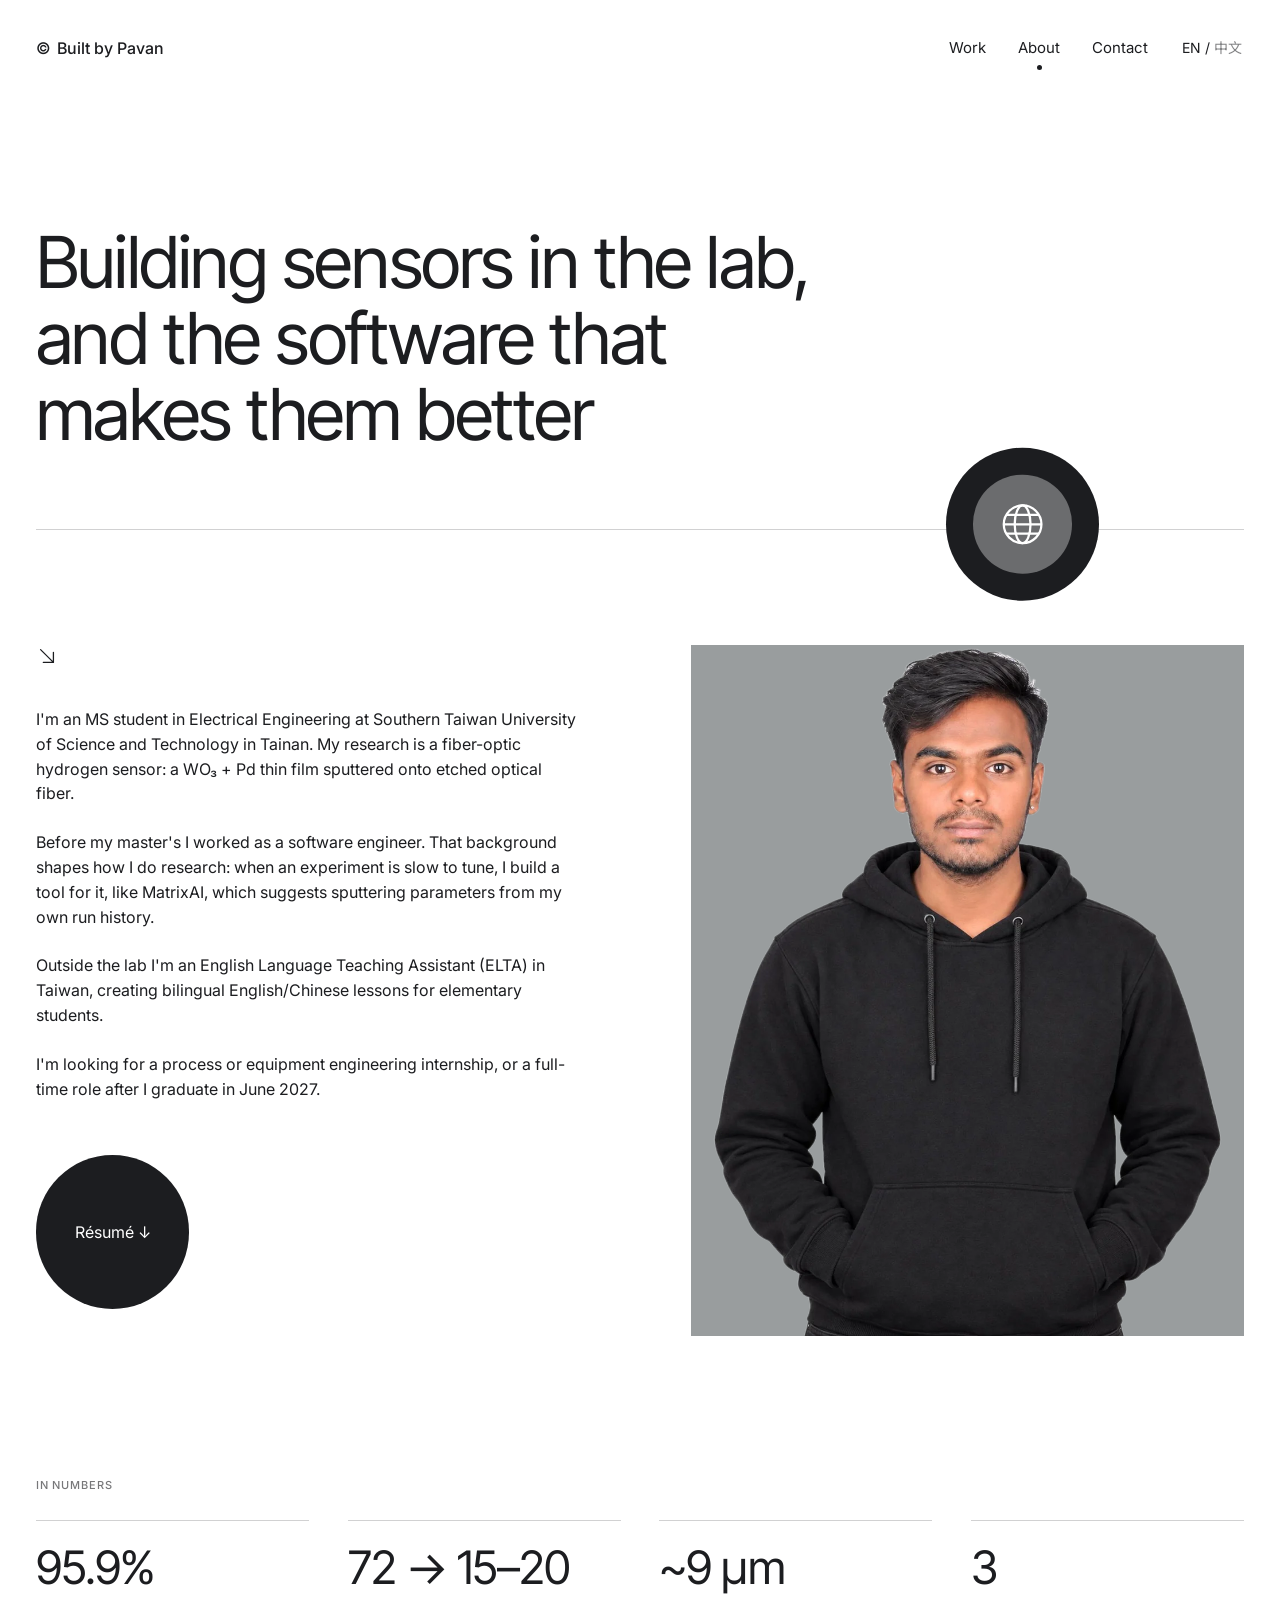
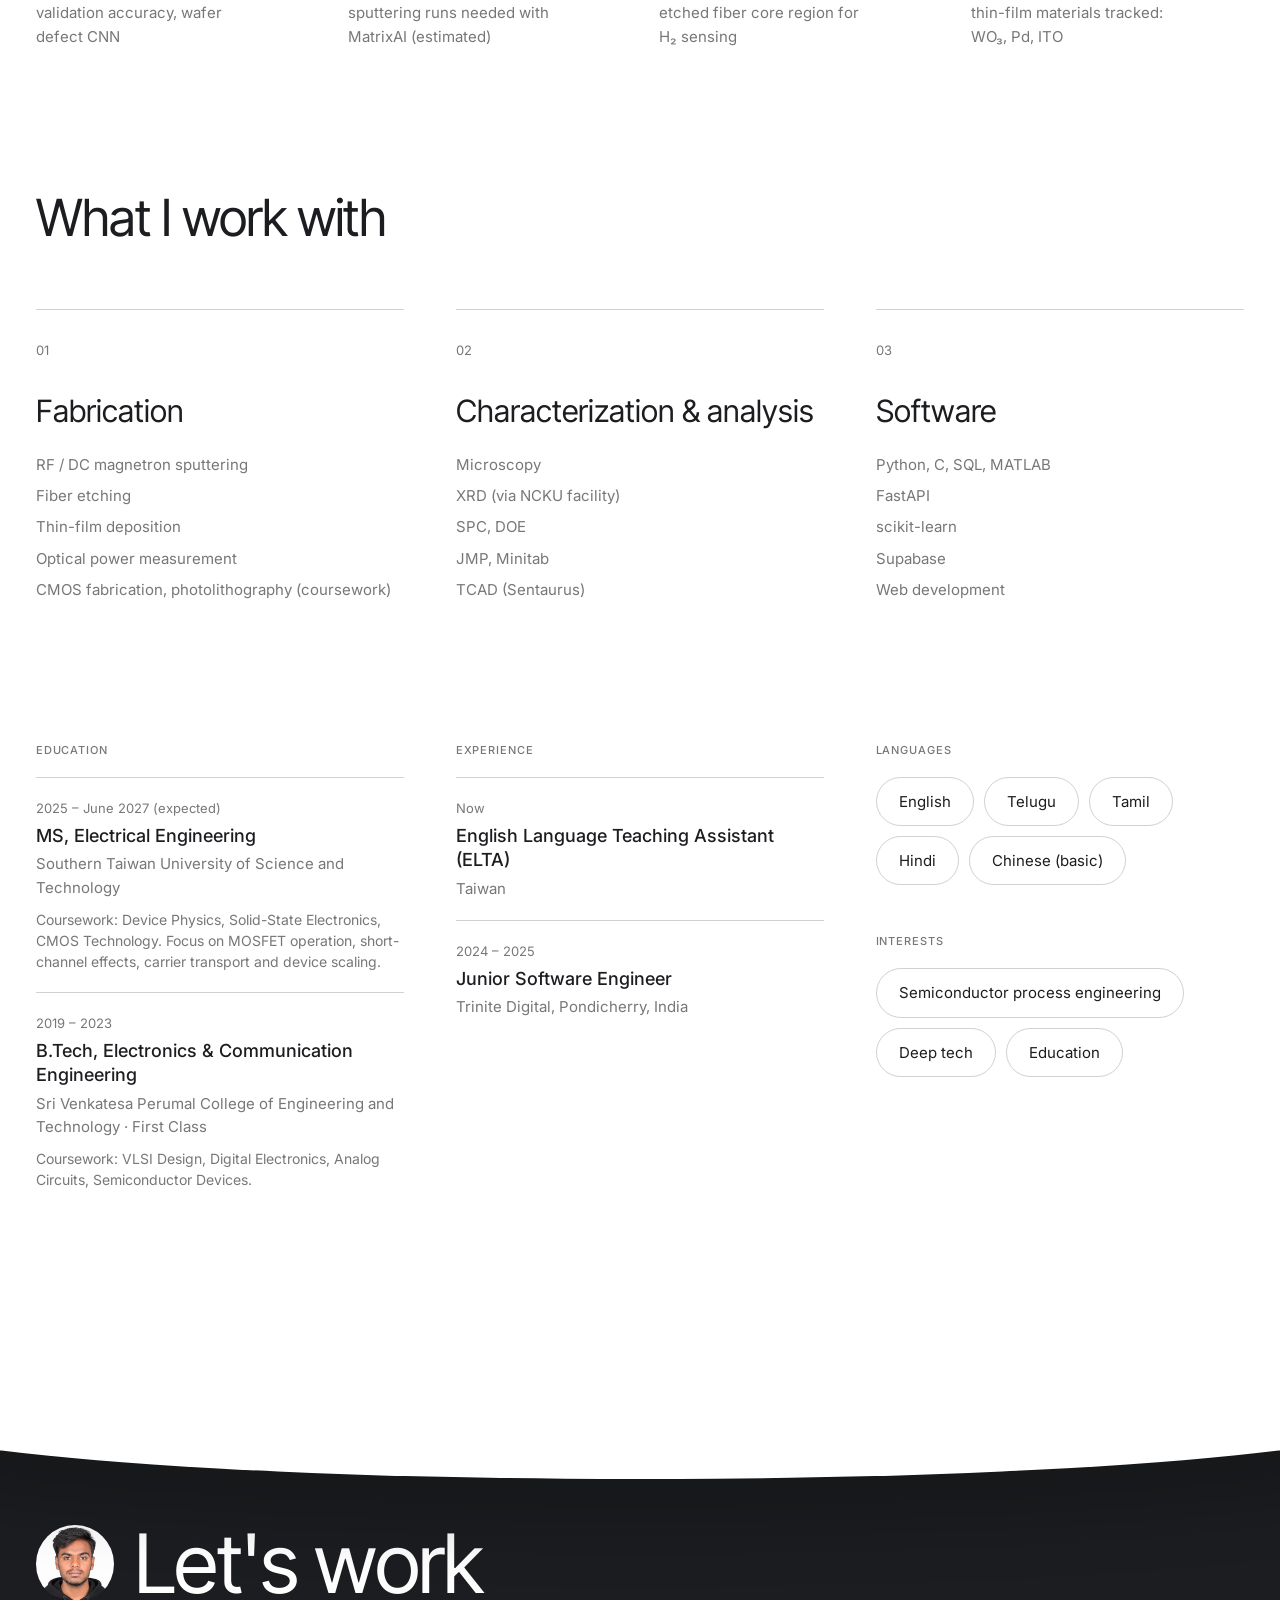
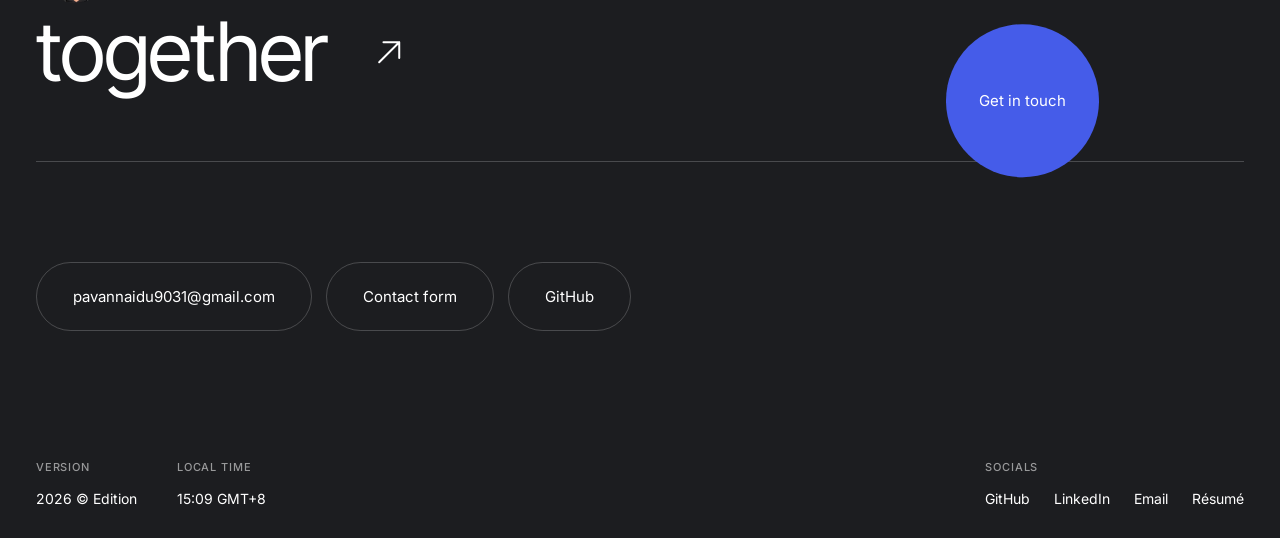
==== commit f1ab2d91: "Remove project images and Maa Restaurant; slower greeting Co-Authored-By: Claude Opus 5.5 <noreply@a" ====
--- a/about/index.html
+++ b/about/index.html
@@ -26,9 +26,9 @@
 <link rel="preconnect" href="https://fonts.googleapis.com">
 <link rel="preconnect" href="https://fonts.gstatic.com" crossorigin>
 <link rel="stylesheet" href="https://fonts.googleapis.com/css2?family=Inter:wght@400;500&family=Inter+Tight:wght@400;500&family=Noto+Sans+TC:wght@400;500&display=swap">
-<link rel="stylesheet" href="../assets/css/style.css?v=4">
+<link rel="stylesheet" href="../assets/css/style.css?v=5">
 <script>(function(d){d.classList.add("js");try{if(localStorage.getItem("lang")==="zh")d.lang="zh-Hant";if(!sessionStorage.getItem("seen-hello")&&!matchMedia("(prefers-reduced-motion: reduce)").matches)d.classList.add("hello")}catch(e){}})(document.documentElement)</script>
-<script src="../assets/js/main.js?v=4" defer></script>
+<script src="../assets/js/main.js?v=5" defer></script>
 </head>
 <body>
 <div class="preloader" aria-hidden="true" data-preloader><p class="preloader__word"><span class="preloader__dot"></span><span data-preloader-word>Hello</span></p><svg class="preloader__curve" viewBox="0 0 1000 300" preserveAspectRatio="none"><path d="M0 0 Q500 300 1000 0 Z"/></svg></div>
--- a/assets/css/style.css
+++ b/assets/css/style.css
@@ -644,3 +644,18 @@
   }
 }
 .cv__sub { margin-top: 48px; }
+
+/* ---------- text-only work rows ---------- */
+.row__index { font-family: var(--font-body); font-size: 13px; color: var(--muted); letter-spacing: 0; margin-right: 18px; vertical-align: 0.9em; }
+.row__year { display: block; }
+.row__link { grid-template-columns: 1fr 260px 70px; }
+.row__year { text-align: right; }
+@media (max-width: 860px) {
+  .rows { display: block; border-bottom: 1px solid var(--line-light); }
+  .row { border-top: 1px solid var(--line-light); }
+  .row__link { display: grid; grid-template-columns: 1fr auto; gap: 10px 20px; padding: 30px 0; }
+  .row__title { grid-column: 1 / -1; font-size: clamp(28px, 8vw, 40px); }
+  .row__meta, .row__year { font-size: 14px; color: var(--muted); }
+  .row__index { margin-right: 10px; vertical-align: 0.7em; }
+  .rows:hover .row__link { opacity: 1; }
+}
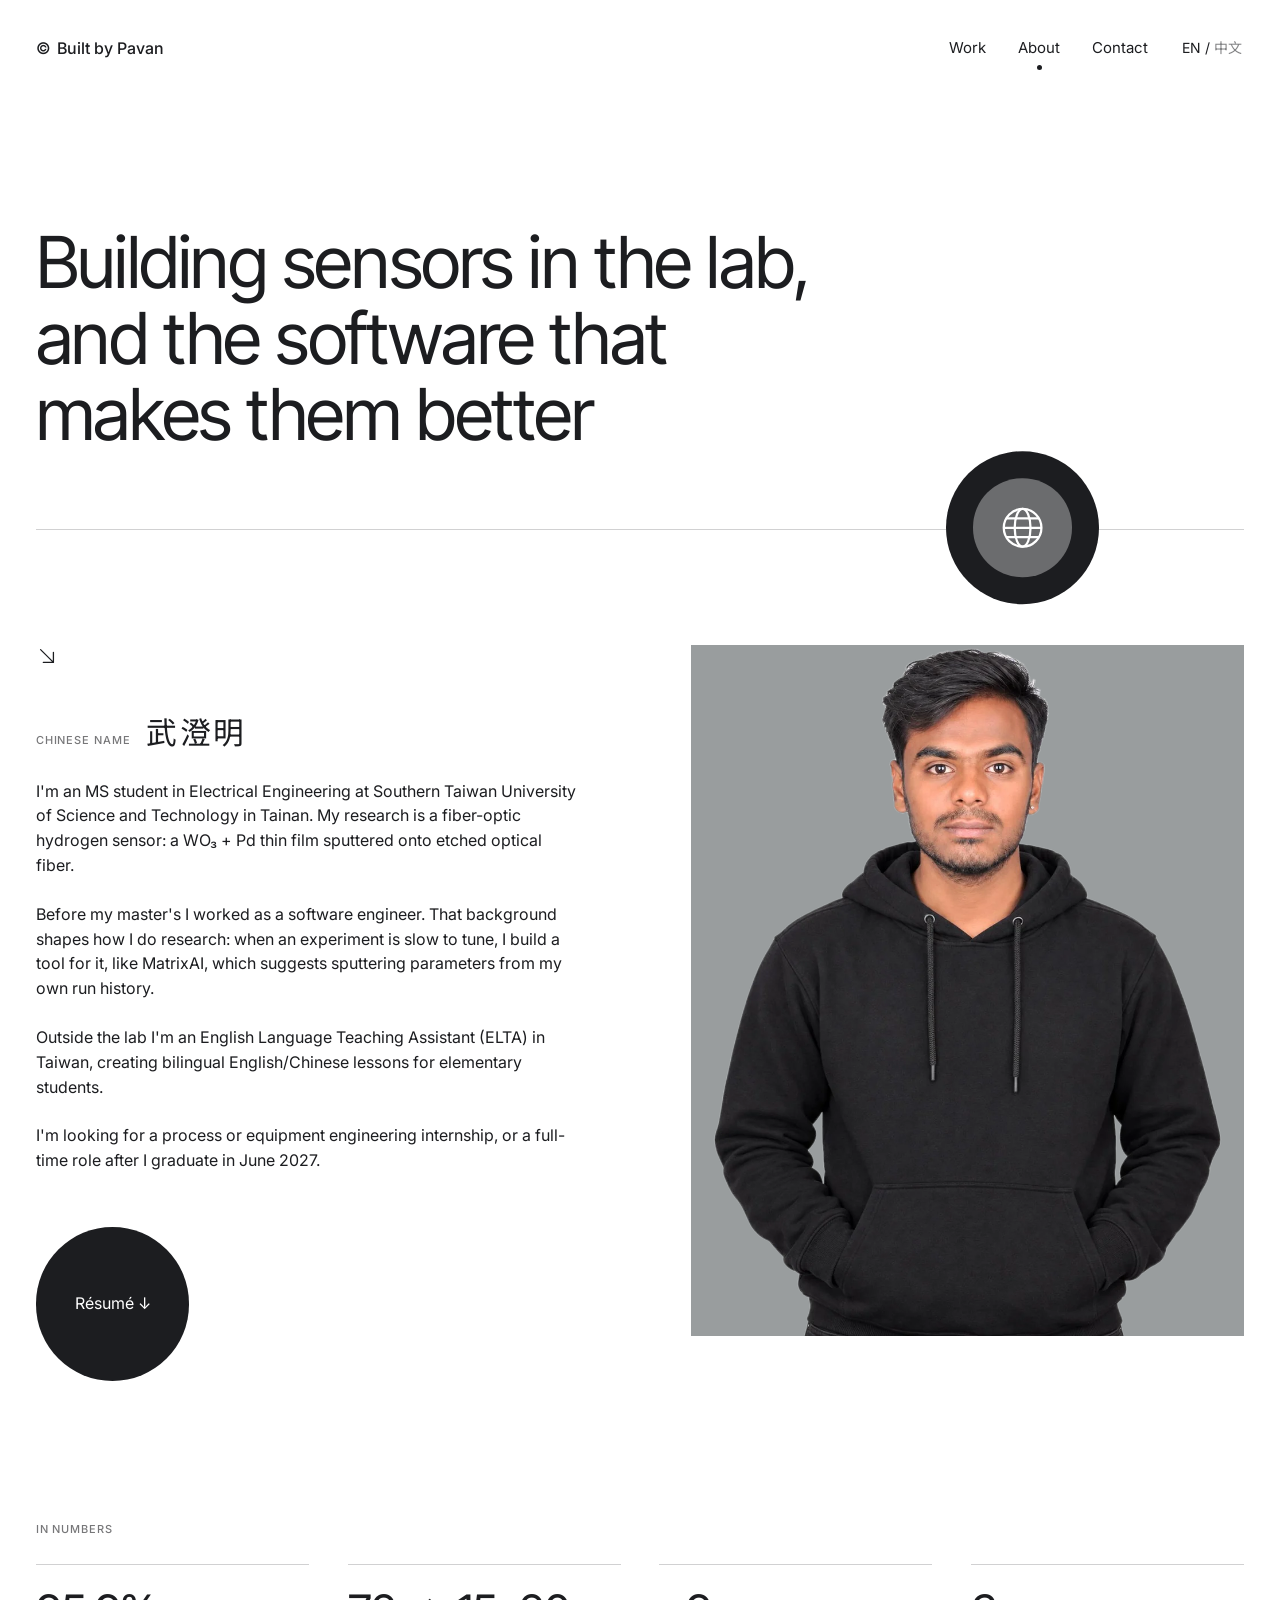
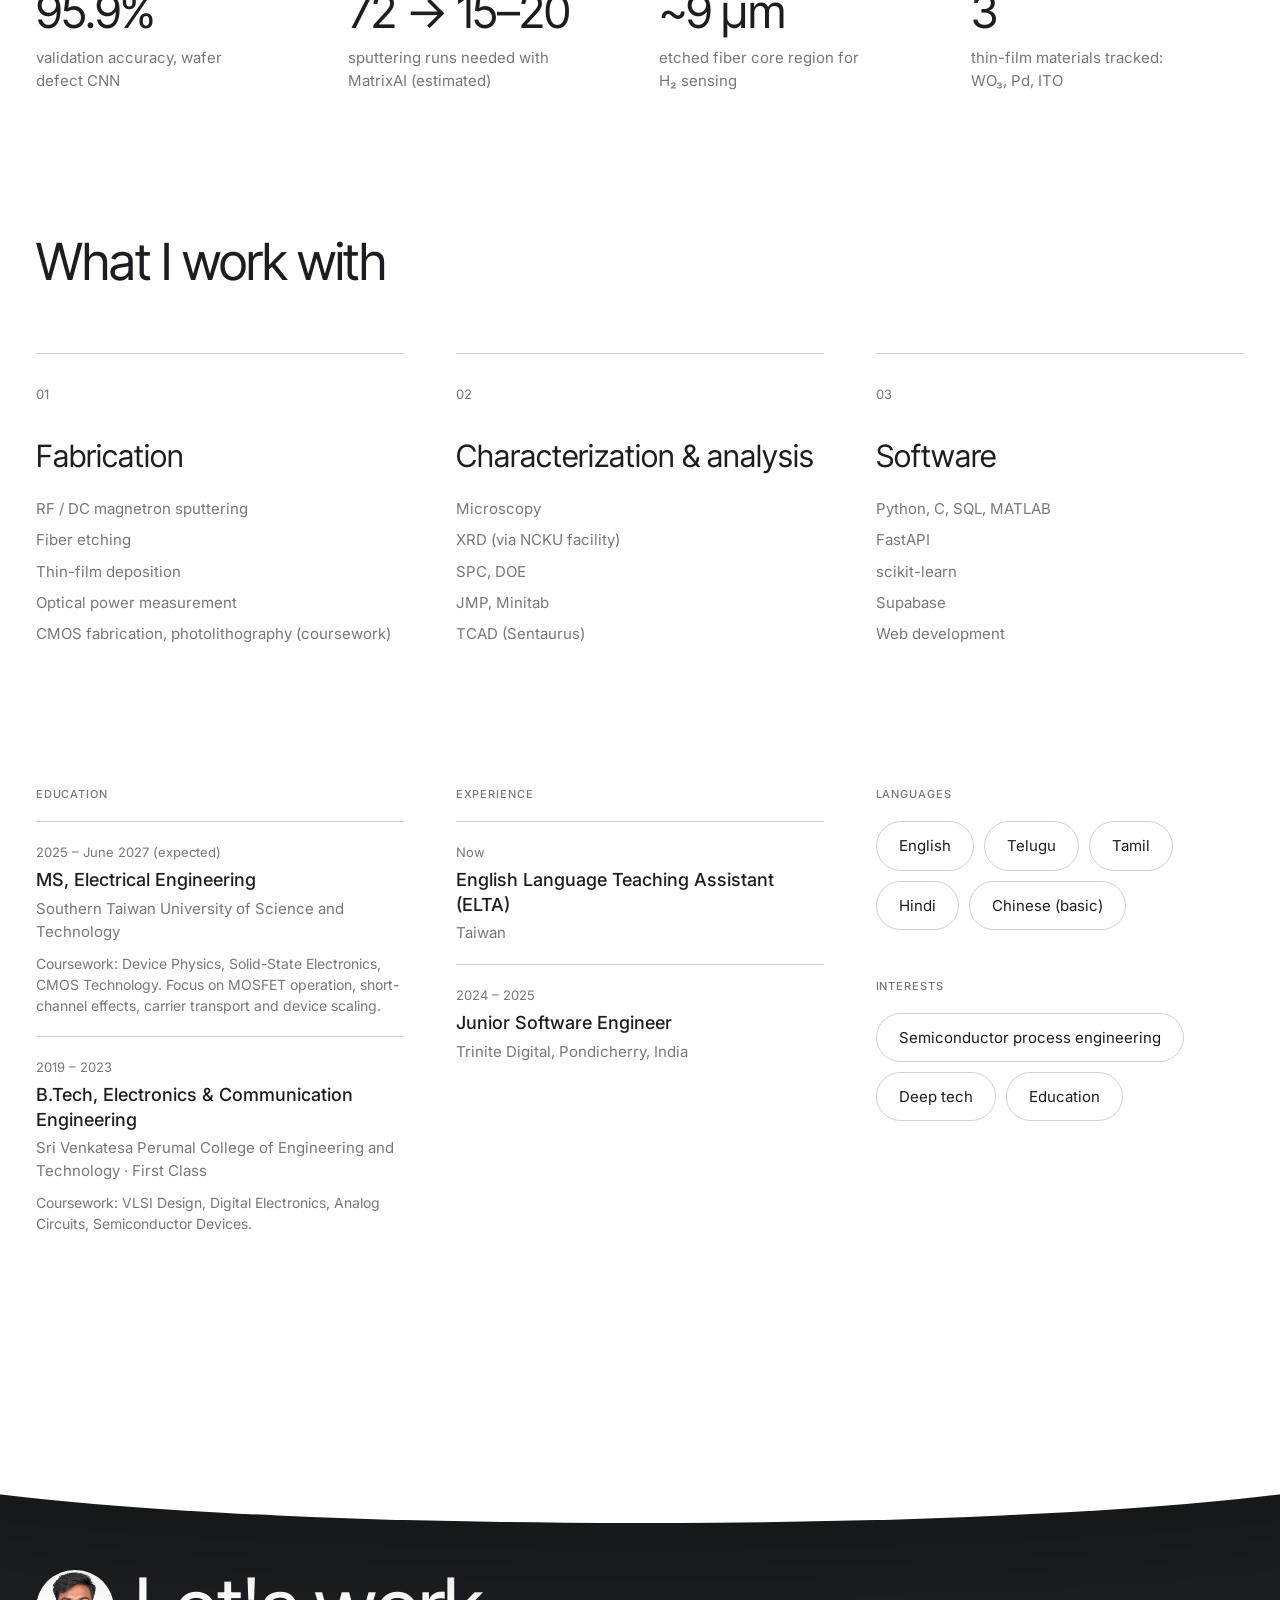
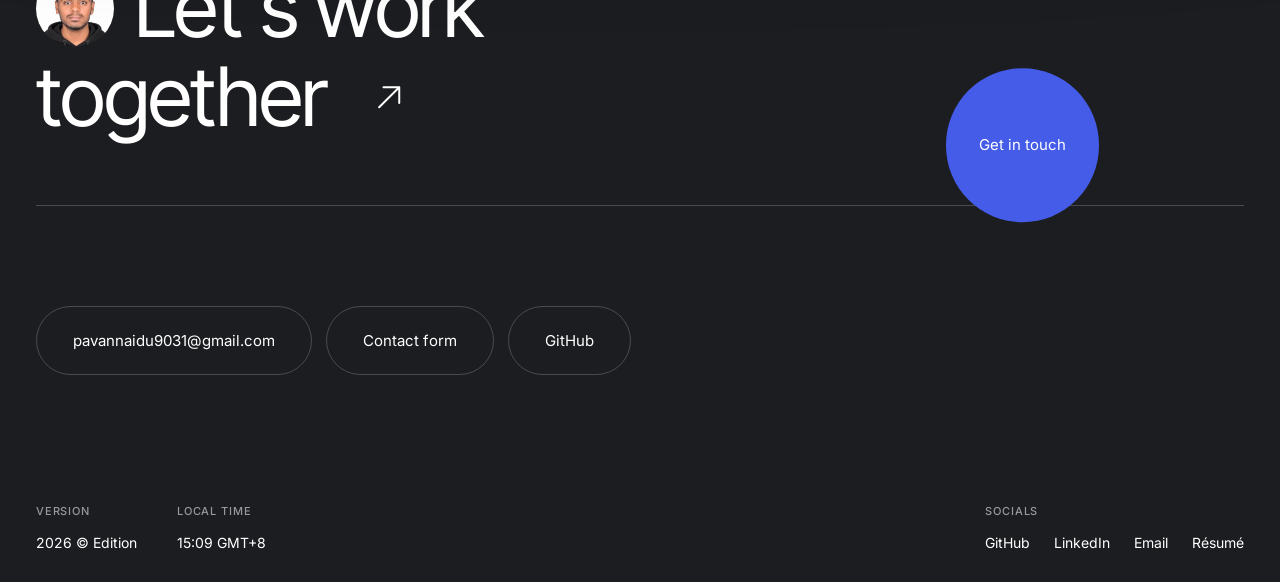
==== commit 8acce81e: "Add Chinese name 武澄明 Co-Authored-By: Claude Opus 5.5 <noreply@anthropic.com>" ====
--- a/about/index.html
+++ b/about/index.html
@@ -1,5 +1,5 @@
 <!doctype html>
-<html lang="en" data-title-zh="關於 — Pavan Kalyan">
+<html lang="en" data-title-zh="關於 — 武澄明">
 <head>
 <meta charset="utf-8">
 <meta name="viewport" content="width=device-width, initial-scale=1, viewport-fit=cover">
@@ -26,9 +26,9 @@
 <link rel="preconnect" href="https://fonts.googleapis.com">
 <link rel="preconnect" href="https://fonts.gstatic.com" crossorigin>
 <link rel="stylesheet" href="https://fonts.googleapis.com/css2?family=Inter:wght@400;500&family=Inter+Tight:wght@400;500&family=Noto+Sans+TC:wght@400;500&display=swap">
-<link rel="stylesheet" href="../assets/css/style.css?v=5">
+<link rel="stylesheet" href="../assets/css/style.css?v=6">
 <script>(function(d){d.classList.add("js");try{if(localStorage.getItem("lang")==="zh")d.lang="zh-Hant";if(!sessionStorage.getItem("seen-hello")&&!matchMedia("(prefers-reduced-motion: reduce)").matches)d.classList.add("hello")}catch(e){}})(document.documentElement)</script>
-<script src="../assets/js/main.js?v=5" defer></script>
+<script src="../assets/js/main.js?v=6" defer></script>
 </head>
 <body>
 <div class="preloader" aria-hidden="true" data-preloader><p class="preloader__word"><span class="preloader__dot"></span><span data-preloader-word>Hello</span></p><svg class="preloader__curve" viewBox="0 0 1000 300" preserveAspectRatio="none"><path d="M0 0 Q500 300 1000 0 Z"/></svg></div>
@@ -68,7 +68,7 @@
 <section class="about">
   <div class="about__divider"><div class="about__globe" data-parallax="-0.08"><span class="hero__globeDisc about__globeDisc"><svg viewBox="0 0 24 24" fill="none" stroke="currentColor" stroke-width="1.2" aria-hidden="true"><circle cx="12" cy="12" r="10"/><ellipse cx="12" cy="12" rx="4.2" ry="10"/><path d="M2 12h20M3.5 7h17M3.5 17h17"/></svg></span></div></div>
   <div class="about__grid">
-    <div class="about__text"><span class="about__arrow"><svg viewBox="0 0 24 24" fill="none" stroke="currentColor" stroke-width="1.4" aria-hidden="true"><path d="M5 5l14 14M19 8v11H8" stroke-linecap="round" stroke-linejoin="round"/></svg></span><p class="reveal" data-zh="我是南臺科技大學電機工程系的碩士生，現居臺南。我的研究是光纖氫氣感測器：將 WO₃ + Pd 薄膜濺鍍在蝕刻後的光纖上。">I'm an MS student in Electrical Engineering at Southern Taiwan University of Science and Technology in Tainan. My research is a fiber-optic hydrogen sensor: a WO₃ + Pd thin film sputtered onto etched optical fiber.</p><p class="reveal" data-zh="攻讀碩士之前，我是一名軟體工程師。這段經歷影響了我做研究的方式：當實驗難以調整時，我就為它寫一個工具，例如 MatrixAI，它會根據我過去的實驗紀錄建議濺鍍參數。">Before my master's I worked as a software engineer. That background shapes how I do research: when an experiment is slow to tune, I build a tool for it, like MatrixAI, which suggests sputtering parameters from my own run history.</p><p class="reveal" data-zh="實驗室之外，我在台灣擔任英語教學助理（ELTA），為國小學生設計中英雙語課程。">Outside the lab I'm an English Language Teaching Assistant (ELTA) in Taiwan, creating bilingual English/Chinese lessons for elementary students.</p><p class="reveal" data-zh="我正在尋找製程或設備工程的實習機會，以及 2027 年 6 月畢業後的正職工作。">I'm looking for a process or equipment engineering internship, or a full-time role after I graduate in June 2027.</p><div class="about__resume reveal"><div class="magnetic"><a class="btn btn--round" href="../assets/Pavan-Kalyan-Resume.pdf" download><span class="btn__label"><span data-zh="履歷">Résumé</span> ↓</span><span class="btn__fill" aria-hidden="true"></span></a></div></div></div>
+    <div class="about__text"><span class="about__arrow"><svg viewBox="0 0 24 24" fill="none" stroke="currentColor" stroke-width="1.4" aria-hidden="true"><path d="M5 5l14 14M19 8v11H8" stroke-linecap="round" stroke-linejoin="round"/></svg></span><p class="about__zhname reveal"><span class="label"><span data-zh="中文名字">Chinese name</span></span><span class="about__zh">武澄明</span></p><p class="reveal" data-zh="我是南臺科技大學電機工程系的碩士生，現居臺南。我的研究是光纖氫氣感測器：將 WO₃ + Pd 薄膜濺鍍在蝕刻後的光纖上。">I'm an MS student in Electrical Engineering at Southern Taiwan University of Science and Technology in Tainan. My research is a fiber-optic hydrogen sensor: a WO₃ + Pd thin film sputtered onto etched optical fiber.</p><p class="reveal" data-zh="攻讀碩士之前，我是一名軟體工程師。這段經歷影響了我做研究的方式：當實驗難以調整時，我就為它寫一個工具，例如 MatrixAI，它會根據我過去的實驗紀錄建議濺鍍參數。">Before my master's I worked as a software engineer. That background shapes how I do research: when an experiment is slow to tune, I build a tool for it, like MatrixAI, which suggests sputtering parameters from my own run history.</p><p class="reveal" data-zh="實驗室之外，我在台灣擔任英語教學助理（ELTA），為國小學生設計中英雙語課程。">Outside the lab I'm an English Language Teaching Assistant (ELTA) in Taiwan, creating bilingual English/Chinese lessons for elementary students.</p><p class="reveal" data-zh="我正在尋找製程或設備工程的實習機會，以及 2027 年 6 月畢業後的正職工作。">I'm looking for a process or equipment engineering internship, or a full-time role after I graduate in June 2027.</p><div class="about__resume reveal"><div class="magnetic"><a class="btn btn--round" href="../assets/Pavan-Kalyan-Resume.pdf" download><span class="btn__label"><span data-zh="履歷">Résumé</span> ↓</span><span class="btn__fill" aria-hidden="true"></span></a></div></div></div>
     <div class="about__portrait reveal"><img src="../assets/img/portrait.webp" alt="Portrait of Pavan Kalyan" width="887" height="1200" loading="lazy"></div>
   </div>
 </section>
--- a/assets/css/style.css
+++ b/assets/css/style.css
@@ -659,3 +659,8 @@
   .row__index { margin-right: 10px; vertical-align: 0.7em; }
   .rows:hover .row__link { opacity: 1; }
 }
+.about__zhname { display: flex; align-items: baseline; gap: 16px; }
+.about__zhname .label { margin: 0; }
+.about__zh { font-family: "Noto Sans TC", var(--font-display); font-size: clamp(26px, 2.4vw, 36px); letter-spacing: 0.08em; }
+.hero__unit--zh { font-family: "Noto Sans TC", var(--font-display); font-size: calc(var(--fs-hero-name) * 0.82); letter-spacing: 0.04em; font-weight: 500; }
+.hero__unit--zh .hero__dash { font-size: calc(1em / 0.82); font-family: var(--font-display); letter-spacing: 0; }
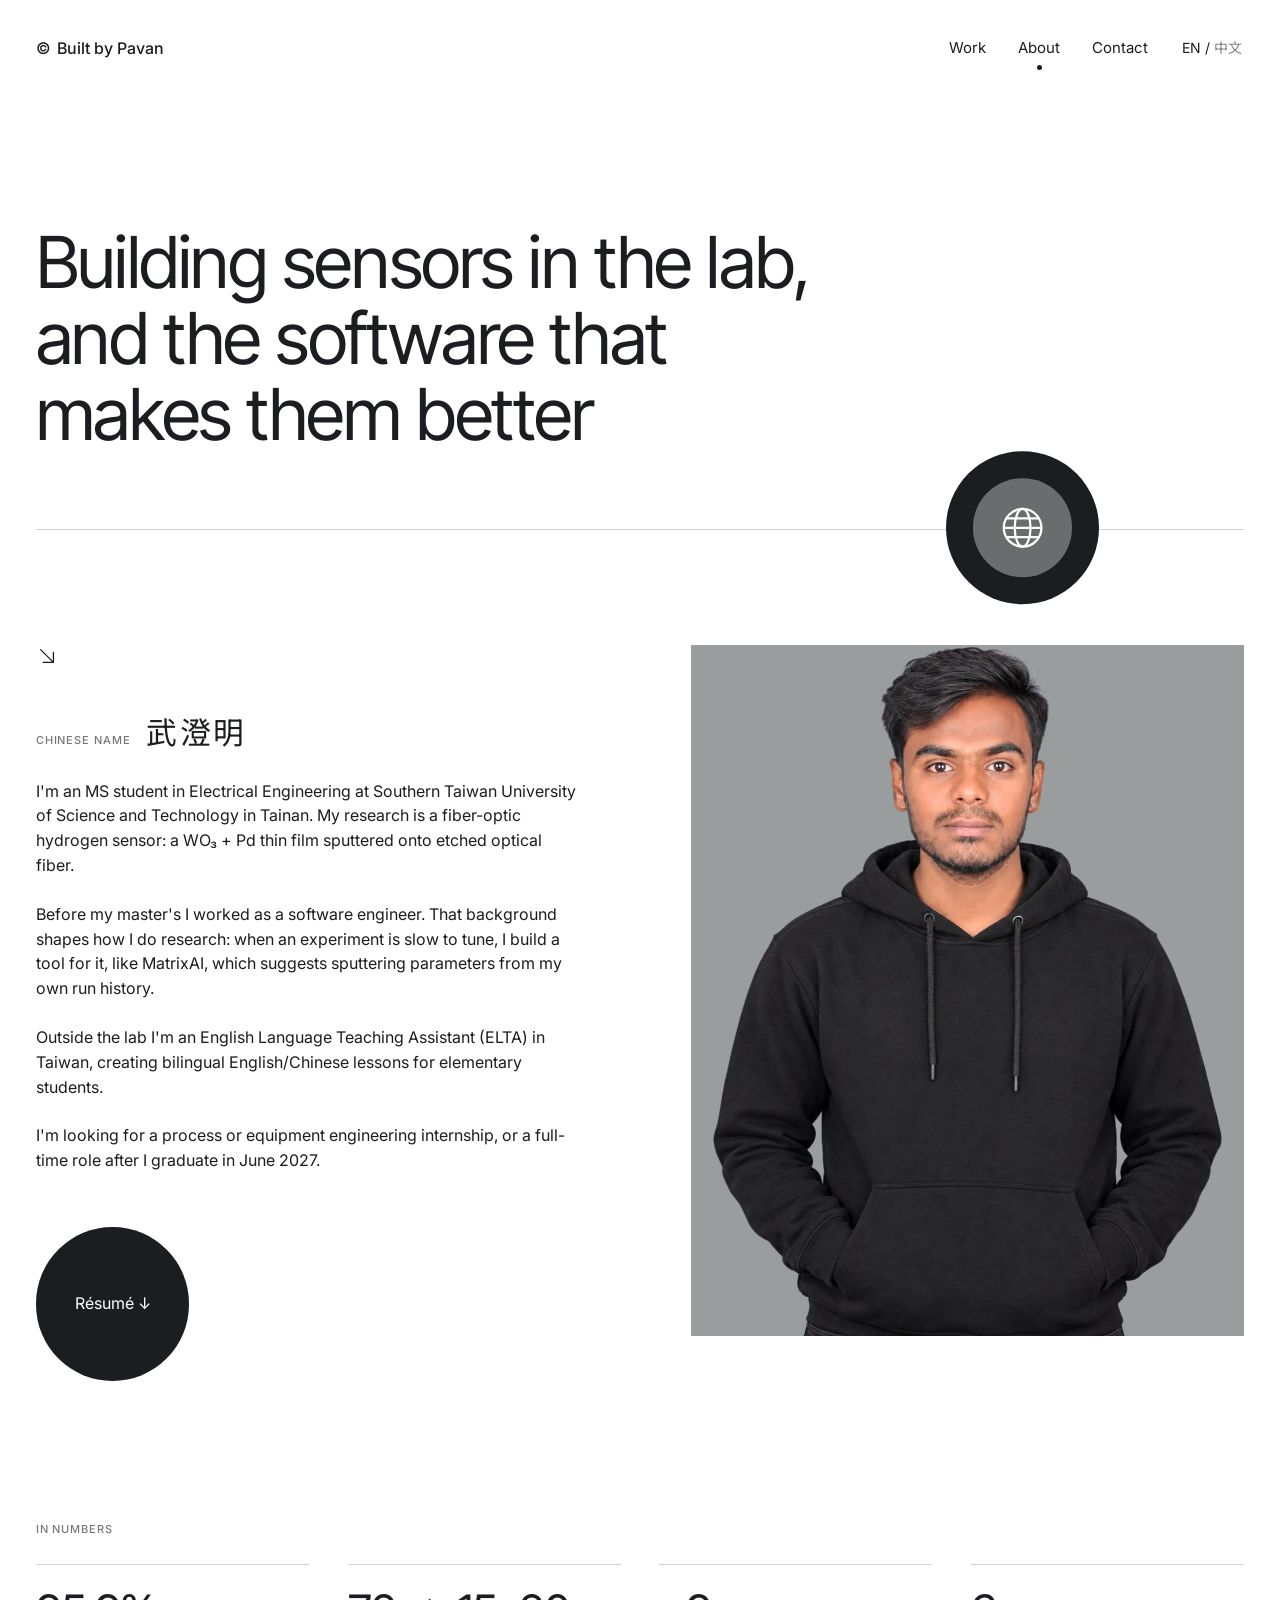
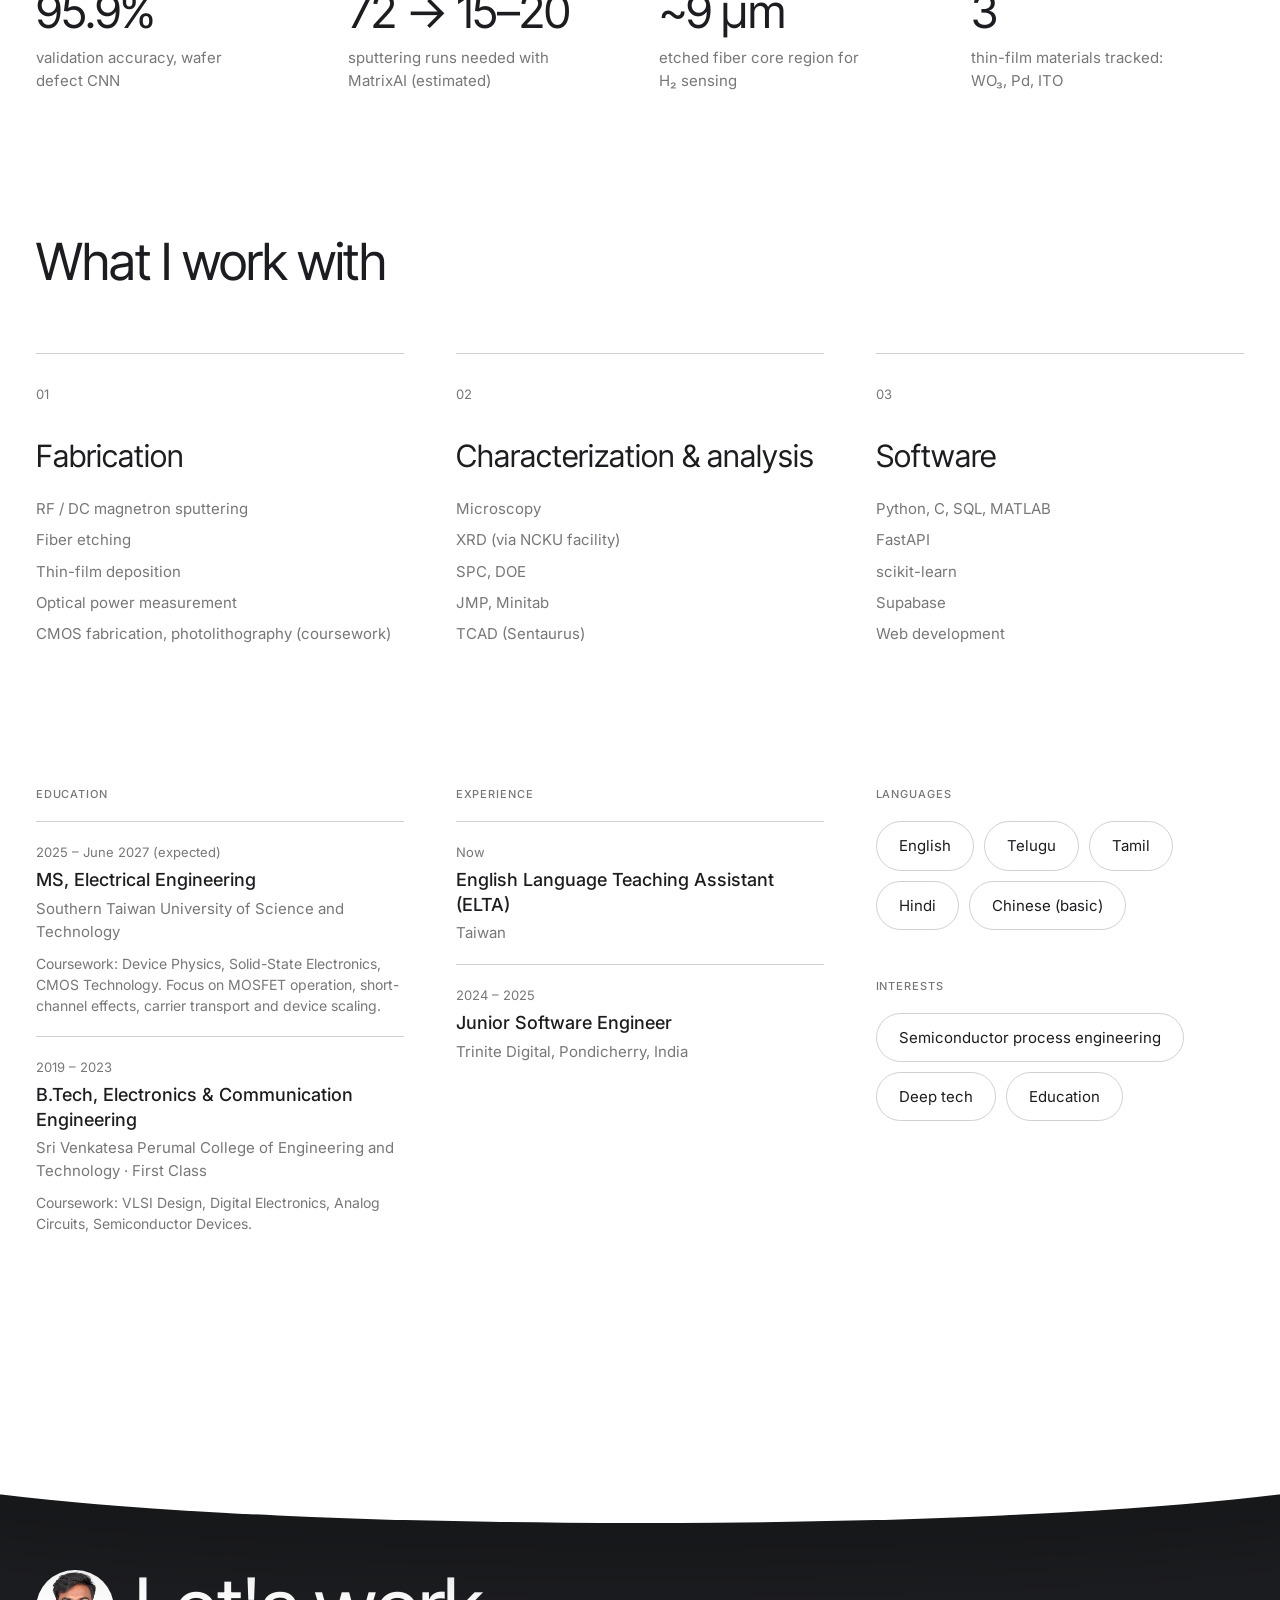
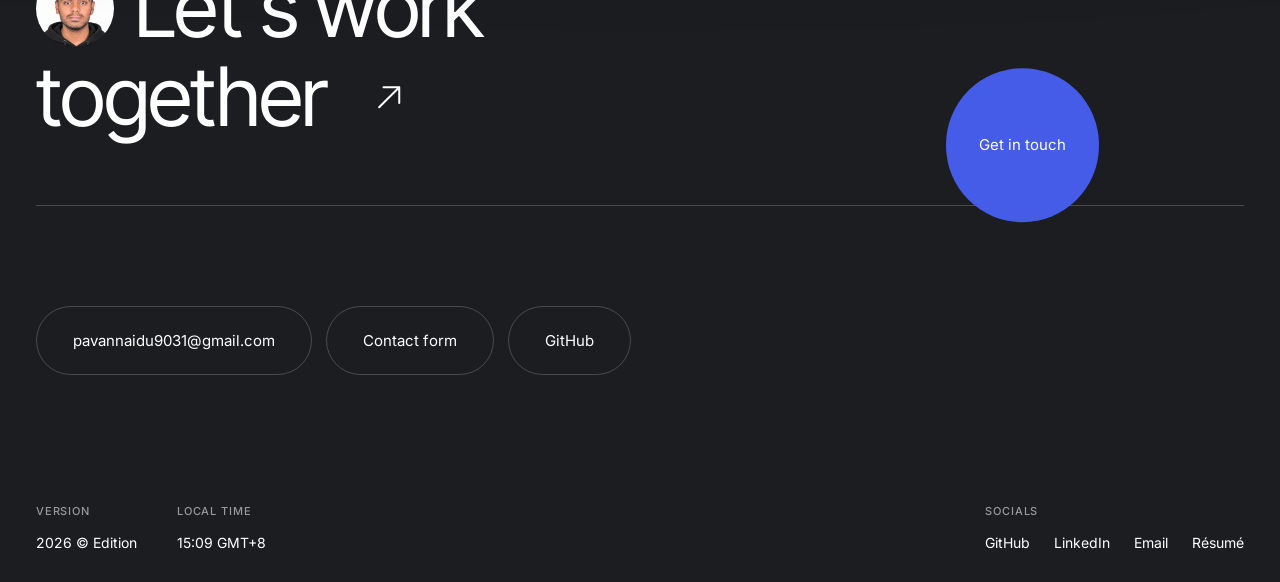
==== commit 640e785d: "Clean white halo from portrait hair edge Co-Authored-By: Claude Opus 5.5 <noreply@anthropic.com>" ====
--- a/about/index.html
+++ b/about/index.html
@@ -26,9 +26,9 @@
 <link rel="preconnect" href="https://fonts.googleapis.com">
 <link rel="preconnect" href="https://fonts.gstatic.com" crossorigin>
 <link rel="stylesheet" href="https://fonts.googleapis.com/css2?family=Inter:wght@400;500&family=Inter+Tight:wght@400;500&family=Noto+Sans+TC:wght@400;500&display=swap">
-<link rel="stylesheet" href="../assets/css/style.css?v=6">
+<link rel="stylesheet" href="../assets/css/style.css?v=7">
 <script>(function(d){d.classList.add("js");try{if(localStorage.getItem("lang")==="zh")d.lang="zh-Hant";if(!sessionStorage.getItem("seen-hello")&&!matchMedia("(prefers-reduced-motion: reduce)").matches)d.classList.add("hello")}catch(e){}})(document.documentElement)</script>
-<script src="../assets/js/main.js?v=6" defer></script>
+<script src="../assets/js/main.js?v=7" defer></script>
 </head>
 <body>
 <div class="preloader" aria-hidden="true" data-preloader><p class="preloader__word"><span class="preloader__dot"></span><span data-preloader-word>Hello</span></p><svg class="preloader__curve" viewBox="0 0 1000 300" preserveAspectRatio="none"><path d="M0 0 Q500 300 1000 0 Z"/></svg></div>
@@ -69,7 +69,7 @@
   <div class="about__divider"><div class="about__globe" data-parallax="-0.08"><span class="hero__globeDisc about__globeDisc"><svg viewBox="0 0 24 24" fill="none" stroke="currentColor" stroke-width="1.2" aria-hidden="true"><circle cx="12" cy="12" r="10"/><ellipse cx="12" cy="12" rx="4.2" ry="10"/><path d="M2 12h20M3.5 7h17M3.5 17h17"/></svg></span></div></div>
   <div class="about__grid">
     <div class="about__text"><span class="about__arrow"><svg viewBox="0 0 24 24" fill="none" stroke="currentColor" stroke-width="1.4" aria-hidden="true"><path d="M5 5l14 14M19 8v11H8" stroke-linecap="round" stroke-linejoin="round"/></svg></span><p class="about__zhname reveal"><span class="label"><span data-zh="中文名字">Chinese name</span></span><span class="about__zh">武澄明</span></p><p class="reveal" data-zh="我是南臺科技大學電機工程系的碩士生，現居臺南。我的研究是光纖氫氣感測器：將 WO₃ + Pd 薄膜濺鍍在蝕刻後的光纖上。">I'm an MS student in Electrical Engineering at Southern Taiwan University of Science and Technology in Tainan. My research is a fiber-optic hydrogen sensor: a WO₃ + Pd thin film sputtered onto etched optical fiber.</p><p class="reveal" data-zh="攻讀碩士之前，我是一名軟體工程師。這段經歷影響了我做研究的方式：當實驗難以調整時，我就為它寫一個工具，例如 MatrixAI，它會根據我過去的實驗紀錄建議濺鍍參數。">Before my master's I worked as a software engineer. That background shapes how I do research: when an experiment is slow to tune, I build a tool for it, like MatrixAI, which suggests sputtering parameters from my own run history.</p><p class="reveal" data-zh="實驗室之外，我在台灣擔任英語教學助理（ELTA），為國小學生設計中英雙語課程。">Outside the lab I'm an English Language Teaching Assistant (ELTA) in Taiwan, creating bilingual English/Chinese lessons for elementary students.</p><p class="reveal" data-zh="我正在尋找製程或設備工程的實習機會，以及 2027 年 6 月畢業後的正職工作。">I'm looking for a process or equipment engineering internship, or a full-time role after I graduate in June 2027.</p><div class="about__resume reveal"><div class="magnetic"><a class="btn btn--round" href="../assets/Pavan-Kalyan-Resume.pdf" download><span class="btn__label"><span data-zh="履歷">Résumé</span> ↓</span><span class="btn__fill" aria-hidden="true"></span></a></div></div></div>
-    <div class="about__portrait reveal"><img src="../assets/img/portrait.webp" alt="Portrait of Pavan Kalyan" width="887" height="1200" loading="lazy"></div>
+    <div class="about__portrait reveal"><img src="../assets/img/portrait.webp?v=7" alt="Portrait of Pavan Kalyan" width="887" height="1200" loading="lazy"></div>
   </div>
 </section>
 <section class="stats" aria-labelledby="stats-heading">
@@ -92,7 +92,7 @@
   <div class="footer__cap" aria-hidden="true"><div class="footer__capShape" data-cap></div></div>
   <div class="footer__body">
     <h2 class="footer__title">
-      <span class="footer__line"><span class="footer__avatar"><img src="../assets/img/avatar.webp" alt="" width="100" height="100" loading="lazy"></span><span data-zh="一起">Let's work</span></span>
+      <span class="footer__line"><span class="footer__avatar"><img src="../assets/img/avatar.webp?v=7" alt="" width="100" height="100" loading="lazy"></span><span data-zh="一起">Let's work</span></span>
       <span class="footer__line"><span data-zh="合作吧">together</span><span class="footer__arrow"><svg viewBox="0 0 24 24" fill="none" stroke="currentColor" stroke-width="1.4" aria-hidden="true"><path d="M5 19L19 5M8 5h11v11" stroke-linecap="round" stroke-linejoin="round"/></svg></span></span>
     </h2>
     <div class="footer__divider"><div class="footer__cta" data-parallax="-0.12"><div class="magnetic"><a class="btn btn--round-accent" href="../contact/"><span class="btn__label"><span data-zh="與我聯絡">Get in touch</span></span><span class="btn__fill" aria-hidden="true"></span></a></div></div></div>
